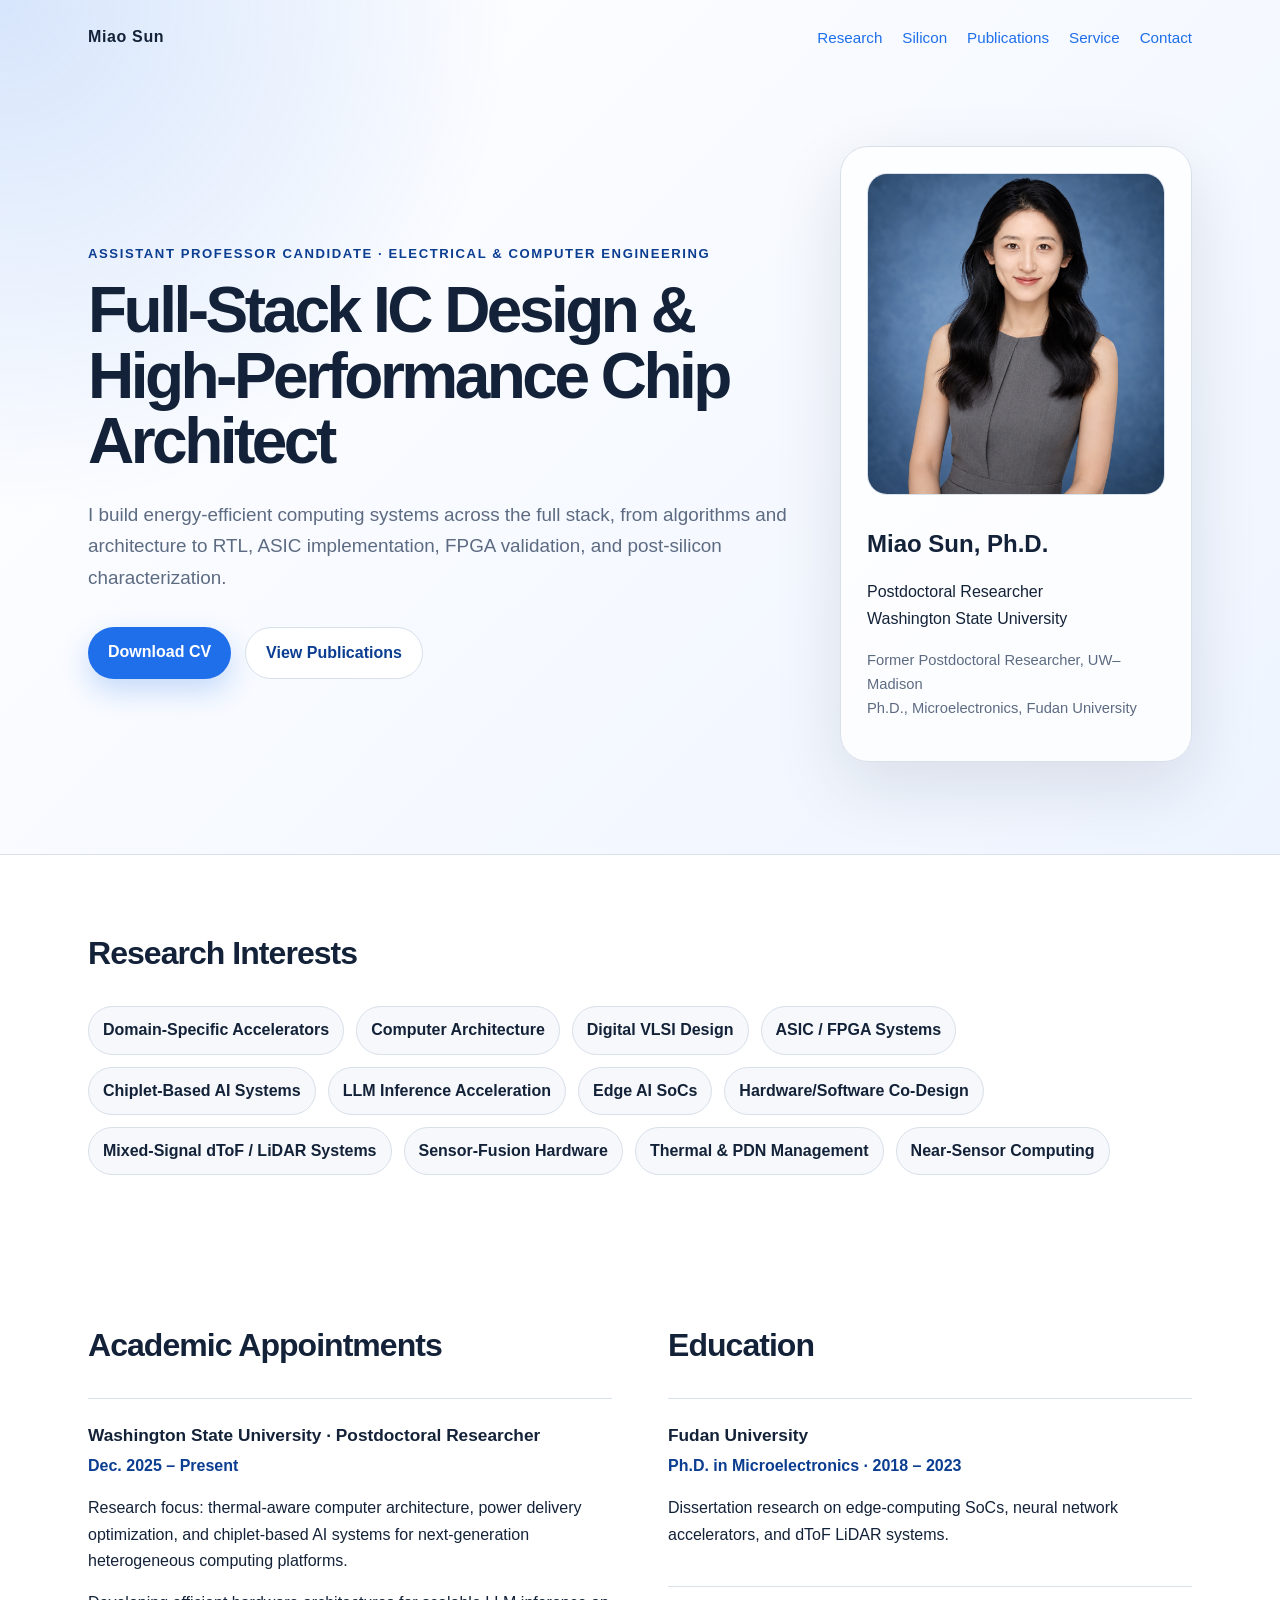
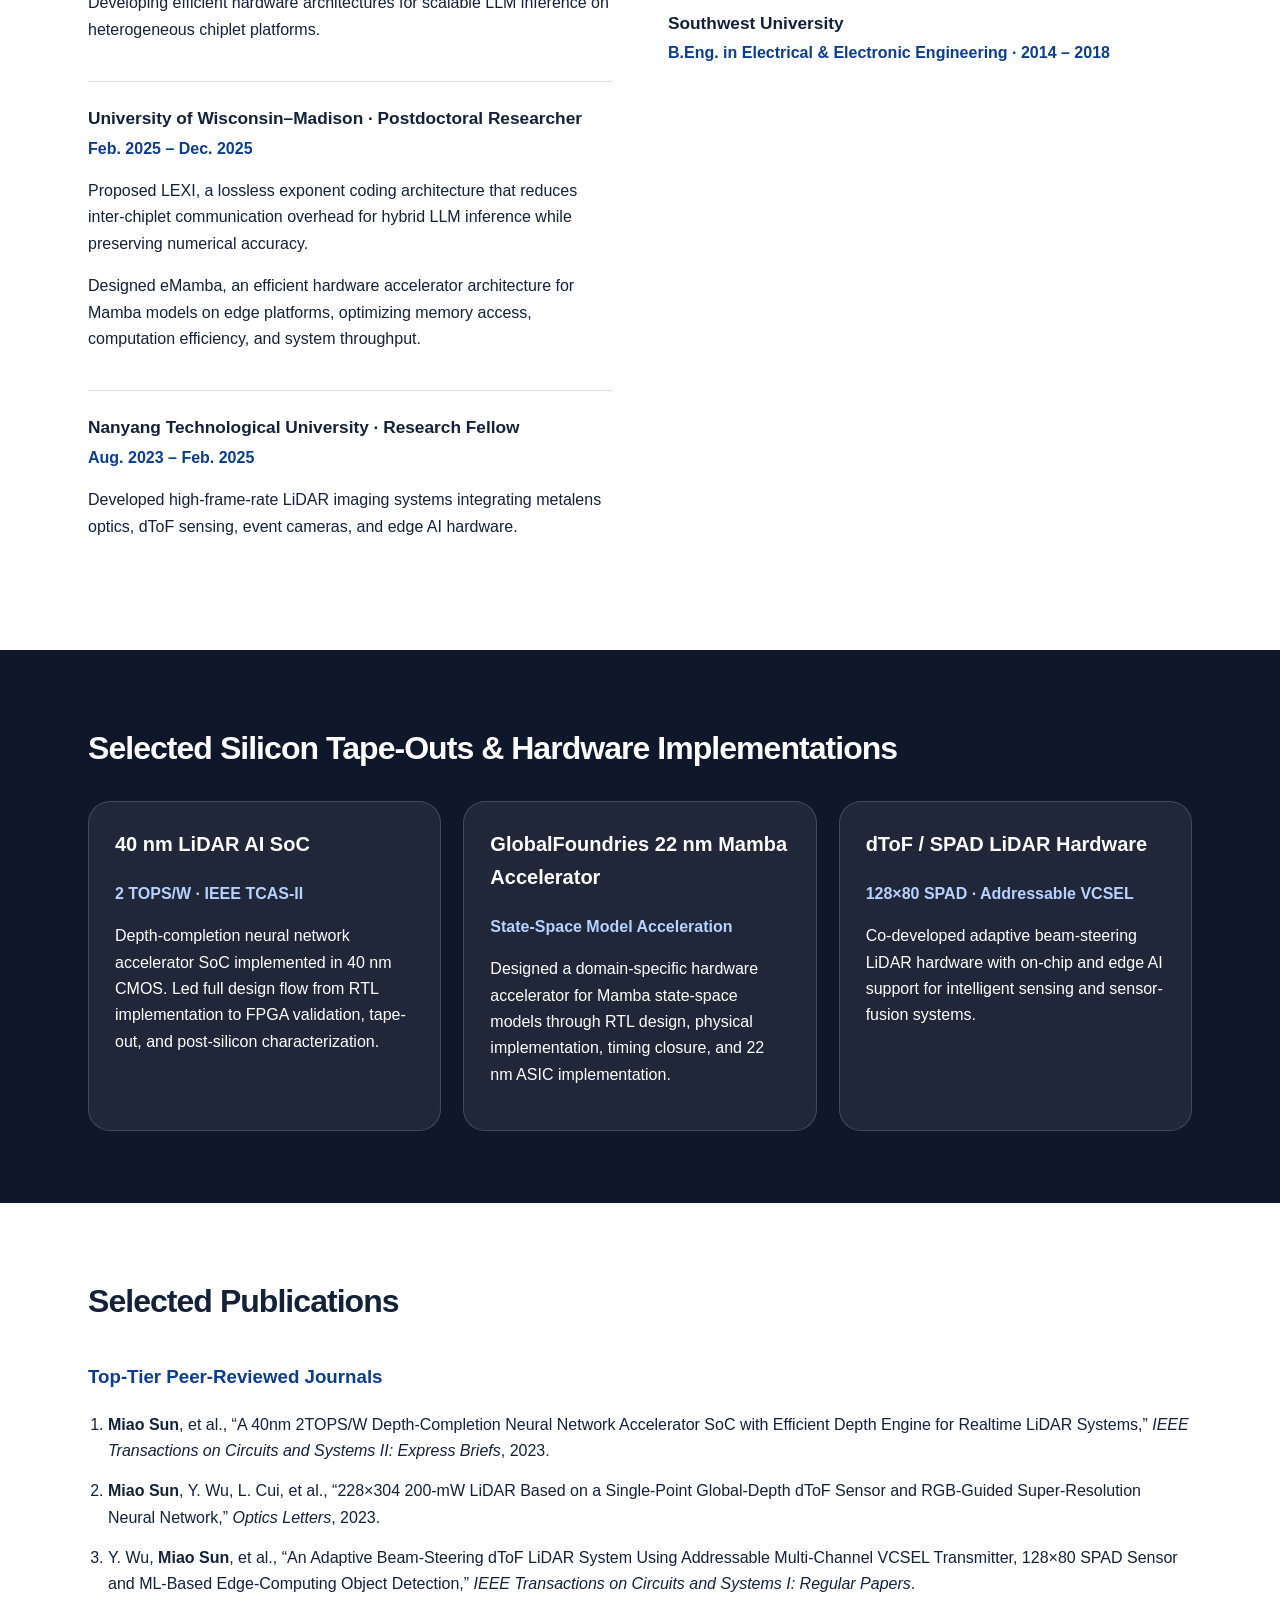
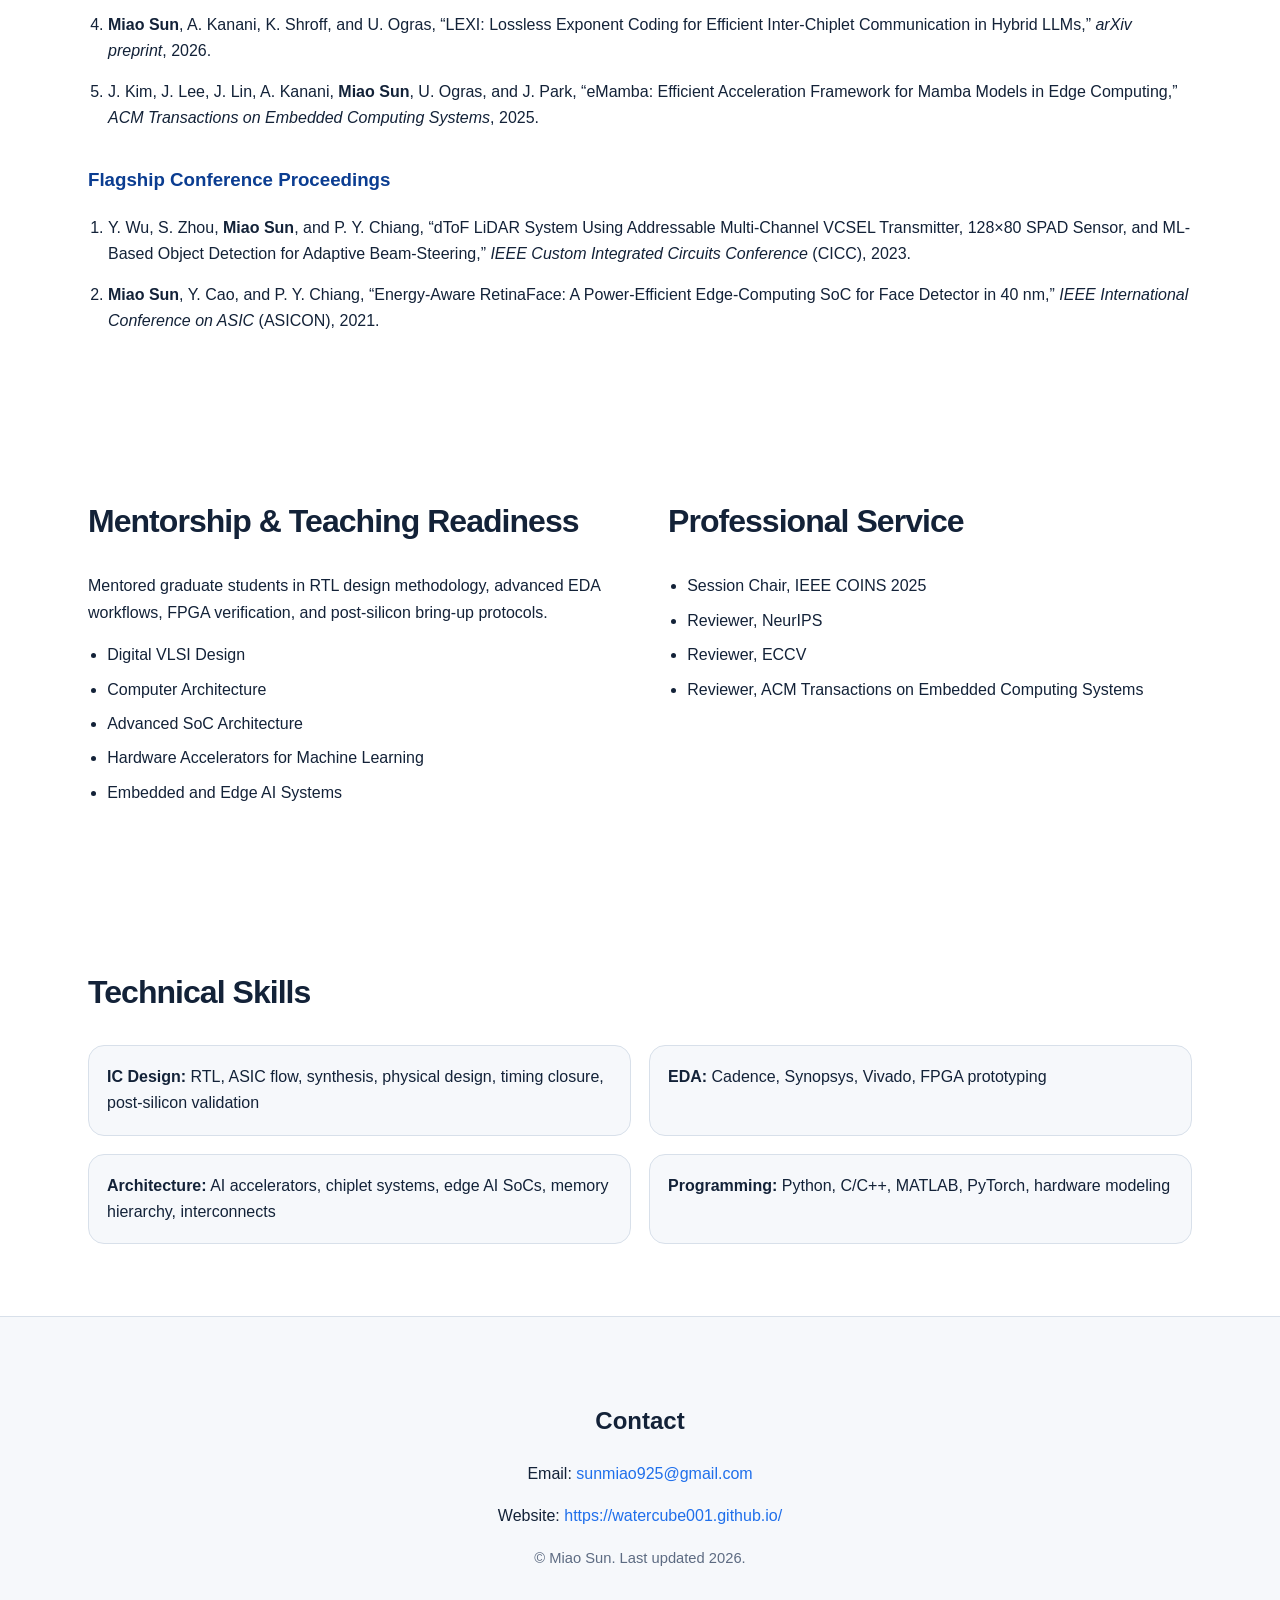
==== index.html @ 85711a22 "files" ====
<!DOCTYPE html>
<html lang="en">
<head>
  <meta charset="UTF-8" />
  <meta name="viewport" content="width=device-width, initial-scale=1.0" />
  <title>Miao Sun | Full-Stack IC Design & High-Performance Chip Architect</title>
  <meta name="description" content="Miao Sun's academic homepage: IC design, computer architecture, domain-specific accelerators, edge AI SoCs, chiplet systems, and LiDAR hardware." />
  <link rel="stylesheet" href="style.css" />
</head>
<body>
  <header class="hero">
    <nav class="nav">
      <div class="brand">Miao Sun</div>
      <div class="links">
        <a href="#research">Research</a>
        <a href="#silicon">Silicon</a>
        <a href="#publications">Publications</a>
        <a href="#service">Service</a>
        <a href="#contact">Contact</a>
      </div>
    </nav>

    <section class="hero-grid">
      <div class="hero-text">
        <p class="eyebrow">Assistant Professor Candidate · Electrical & Computer Engineering</p>
        <h1>Full-Stack IC Design &<br />High-Performance Chip Architect</h1>
        <p class="subtitle">
          I build energy-efficient computing systems across the full stack, from algorithms and architecture
          to RTL, ASIC implementation, FPGA validation, and post-silicon characterization.
        </p>
        <div class="cta-row">
          <a class="button" href="Sun_Miao_CV.pdf">Download CV</a>
          <a class="button ghost" href="#publications">View Publications</a>
        </div>
      </div>
      <div class="profile-card">
        <img src="assets/profile.png" alt="Miao Sun profile photo" />
        <h2>Miao Sun, Ph.D.</h2>
        <p>Postdoctoral Researcher<br />Washington State University</p>
        <p class="small">Former Postdoctoral Researcher, UW–Madison<br />Ph.D., Microelectronics, Fudan University</p>
      </div>
    </section>
  </header>

  <main>
    <section id="research" class="section">
      <h2>Research Interests</h2>
      <div class="tag-grid">
        <span>Domain-Specific Accelerators</span>
        <span>Computer Architecture</span>
        <span>Digital VLSI Design</span>
        <span>ASIC / FPGA Systems</span>
        <span>Chiplet-Based AI Systems</span>
        <span>LLM Inference Acceleration</span>
        <span>Edge AI SoCs</span>
        <span>Hardware/Software Co-Design</span>
        <span>Mixed-Signal dToF / LiDAR Systems</span>
        <span>Sensor-Fusion Hardware</span>
        <span>Thermal & PDN Management</span>
        <span>Near-Sensor Computing</span>
      </div>
    </section>

    <section class="section split">
      <div>
        <h2>Academic Appointments</h2>
        <div class="item">
          <h3>Washington State University · Postdoctoral Researcher</h3>
          <p class="date">Dec. 2025 – Present</p>
          <p>Research focus: thermal-aware computer architecture, power delivery optimization, and chiplet-based AI systems for next-generation heterogeneous computing platforms.</p>
          <p>Developing efficient hardware architectures for scalable LLM inference on heterogeneous chiplet platforms.</p>
        </div>
        <div class="item">
          <h3>University of Wisconsin–Madison · Postdoctoral Researcher</h3>
          <p class="date">Feb. 2025 – Dec. 2025</p>
          <p>Proposed LEXI, a lossless exponent coding architecture that reduces inter-chiplet communication overhead for hybrid LLM inference while preserving numerical accuracy.</p>
          <p>Designed eMamba, an efficient hardware accelerator architecture for Mamba models on edge platforms, optimizing memory access, computation efficiency, and system throughput.</p>
        </div>
        <div class="item">
          <h3>Nanyang Technological University · Research Fellow</h3>
          <p class="date">Aug. 2023 – Feb. 2025</p>
          <p>Developed high-frame-rate LiDAR imaging systems integrating metalens optics, dToF sensing, event cameras, and edge AI hardware.</p>
        </div>
      </div>

      <div>
        <h2>Education</h2>
        <div class="item">
          <h3>Fudan University</h3>
          <p class="date">Ph.D. in Microelectronics · 2018 – 2023</p>
          <p>Dissertation research on edge-computing SoCs, neural network accelerators, and dToF LiDAR systems.</p>
        </div>
        <div class="item">
          <h3>Southwest University</h3>
          <p class="date">B.Eng. in Electrical & Electronic Engineering · 2014 – 2018</p>
        </div>
      </div>
    </section>

    <section id="silicon" class="section dark">
      <h2>Selected Silicon Tape-Outs & Hardware Implementations</h2>
      <div class="cards">
        <article class="card">
          <h3>40 nm LiDAR AI SoC</h3>
          <p class="metric">2 TOPS/W · IEEE TCAS-II</p>
          <p>Depth-completion neural network accelerator SoC implemented in 40 nm CMOS. Led full design flow from RTL implementation to FPGA validation, tape-out, and post-silicon characterization.</p>
        </article>
        <article class="card">
          <h3>GlobalFoundries 22 nm Mamba Accelerator</h3>
          <p class="metric">State-Space Model Acceleration</p>
          <p>Designed a domain-specific hardware accelerator for Mamba state-space models through RTL design, physical implementation, timing closure, and 22 nm ASIC implementation.</p>
        </article>
        <article class="card">
          <h3>dToF / SPAD LiDAR Hardware</h3>
          <p class="metric">128×80 SPAD · Addressable VCSEL</p>
          <p>Co-developed adaptive beam-steering LiDAR hardware with on-chip and edge AI support for intelligent sensing and sensor-fusion systems.</p>
        </article>
      </div>
    </section>

    <section id="publications" class="section">
      <h2>Selected Publications</h2>
      <h3 class="subhead">Top-Tier Peer-Reviewed Journals</h3>
      <ol class="pub-list">
        <li><strong>Miao Sun</strong>, et al., “A 40nm 2TOPS/W Depth-Completion Neural Network Accelerator SoC with Efficient Depth Engine for Realtime LiDAR Systems,” <em>IEEE Transactions on Circuits and Systems II: Express Briefs</em>, 2023.</li>
        <li><strong>Miao Sun</strong>, Y. Wu, L. Cui, et al., “228×304 200-mW LiDAR Based on a Single-Point Global-Depth dToF Sensor and RGB-Guided Super-Resolution Neural Network,” <em>Optics Letters</em>, 2023.</li>
        <li>Y. Wu, <strong>Miao Sun</strong>, et al., “An Adaptive Beam-Steering dToF LiDAR System Using Addressable Multi-Channel VCSEL Transmitter, 128×80 SPAD Sensor and ML-Based Edge-Computing Object Detection,” <em>IEEE Transactions on Circuits and Systems I: Regular Papers</em>.</li>
        <li><strong>Miao Sun</strong>, A. Kanani, K. Shroff, and U. Ogras, “LEXI: Lossless Exponent Coding for Efficient Inter-Chiplet Communication in Hybrid LLMs,” <em>arXiv preprint</em>, 2026.</li>
        <li>J. Kim, J. Lee, J. Lin, A. Kanani, <strong>Miao Sun</strong>, U. Ogras, and J. Park, “eMamba: Efficient Acceleration Framework for Mamba Models in Edge Computing,” <em>ACM Transactions on Embedded Computing Systems</em>, 2025.</li>
      </ol>

      <h3 class="subhead">Flagship Conference Proceedings</h3>
      <ol class="pub-list">
        <li>Y. Wu, S. Zhou, <strong>Miao Sun</strong>, and P. Y. Chiang, “dToF LiDAR System Using Addressable Multi-Channel VCSEL Transmitter, 128×80 SPAD Sensor, and ML-Based Object Detection for Adaptive Beam-Steering,” <em>IEEE Custom Integrated Circuits Conference</em> (CICC), 2023.</li>
        <li><strong>Miao Sun</strong>, Y. Cao, and P. Y. Chiang, “Energy-Aware RetinaFace: A Power-Efficient Edge-Computing SoC for Face Detector in 40 nm,” <em>IEEE International Conference on ASIC</em> (ASICON), 2021.</li>
      </ol>
    </section>

    <section class="section split">
      <div>
        <h2>Mentorship & Teaching Readiness</h2>
        <p>Mentored graduate students in RTL design methodology, advanced EDA workflows, FPGA verification, and post-silicon bring-up protocols.</p>
        <ul class="clean-list">
          <li>Digital VLSI Design</li>
          <li>Computer Architecture</li>
          <li>Advanced SoC Architecture</li>
          <li>Hardware Accelerators for Machine Learning</li>
          <li>Embedded and Edge AI Systems</li>
        </ul>
      </div>
      <div id="service">
        <h2>Professional Service</h2>
        <ul class="clean-list">
          <li>Session Chair, IEEE COINS 2025</li>
          <li>Reviewer, NeurIPS</li>
          <li>Reviewer, ECCV</li>
          <li>Reviewer, ACM Transactions on Embedded Computing Systems</li>
        </ul>
      </div>
    </section>

    <section class="section">
      <h2>Technical Skills</h2>
      <div class="skill-grid">
        <div><strong>IC Design:</strong> RTL, ASIC flow, synthesis, physical design, timing closure, post-silicon validation</div>
        <div><strong>EDA:</strong> Cadence, Synopsys, Vivado, FPGA prototyping</div>
        <div><strong>Architecture:</strong> AI accelerators, chiplet systems, edge AI SoCs, memory hierarchy, interconnects</div>
        <div><strong>Programming:</strong> Python, C/C++, MATLAB, PyTorch, hardware modeling</div>
      </div>
    </section>
  </main>

  <footer id="contact" class="footer">
    <h2>Contact</h2>
    <p>Email: <a href="mailto:sunmiao925@gmail.com">sunmiao925@gmail.com</a></p>
    <p>Website: <a href="https://watercube001.github.io/">https://watercube001.github.io/</a></p>
    <p class="small">© Miao Sun. Last updated 2026.</p>
  </footer>
</body>
</html>
---- style.css ----
* { box-sizing: border-box; }

:root {
  --ink: #132238;
  --muted: #5d6b82;
  --line: #d8e0ea;
  --soft: #f6f8fb;
  --accent: #1f6feb;
  --accent-dark: #0b3d91;
  --dark: #0f172a;
  --white: #ffffff;
}

body {
  margin: 0;
  font-family: Inter, -apple-system, BlinkMacSystemFont, "Segoe UI", Arial, sans-serif;
  color: var(--ink);
  background: var(--white);
  line-height: 1.65;
}

a { color: var(--accent); text-decoration: none; }
a:hover { text-decoration: underline; }

.hero {
  background: radial-gradient(circle at top left, rgba(31,111,235,0.18), transparent 32rem),
              linear-gradient(135deg, #ffffff 0%, #eef4ff 100%);
  border-bottom: 1px solid var(--line);
}

.nav {
  max-width: 1160px;
  margin: 0 auto;
  padding: 24px 28px;
  display: flex;
  justify-content: space-between;
  align-items: center;
}

.brand { font-weight: 800; letter-spacing: 0.04em; }
.links { display: flex; gap: 20px; font-size: 0.95rem; }

.hero-grid {
  max-width: 1160px;
  margin: 0 auto;
  padding: 72px 28px 92px;
  display: grid;
  grid-template-columns: 1.7fr 0.85fr;
  gap: 48px;
  align-items: center;
}

.eyebrow {
  color: var(--accent-dark);
  text-transform: uppercase;
  font-size: 0.82rem;
  font-weight: 800;
  letter-spacing: 0.12em;
}

h1 {
  font-size: clamp(2.5rem, 5vw, 4.8rem);
  line-height: 1.03;
  margin: 10px 0 24px;
  letter-spacing: -0.055em;
}

.subtitle { max-width: 790px; font-size: 1.18rem; color: var(--muted); }
.cta-row { margin-top: 34px; display: flex; gap: 14px; flex-wrap: wrap; }

.button {
  display: inline-block;
  padding: 12px 20px;
  border-radius: 999px;
  background: var(--accent);
  color: white;
  font-weight: 700;
  box-shadow: 0 12px 28px rgba(31,111,235,0.23);
}

.button:hover { text-decoration: none; transform: translateY(-1px); }
.button.ghost { background: white; color: var(--accent-dark); border: 1px solid var(--line); box-shadow: none; }

.profile-card {
  background: rgba(255,255,255,0.82);
  border: 1px solid var(--line);
  border-radius: 28px;
  padding: 26px;
  box-shadow: 0 24px 70px rgba(15,23,42,0.11);
}

.profile-card img {
  width: 100%;
  aspect-ratio: 1 / 1.08;
  object-fit: cover;
  border-radius: 20px;
  border: 1px solid var(--line);
  background: var(--soft);
}

.profile-card h2 { margin-bottom: 4px; }
.small { color: var(--muted); font-size: 0.92rem; }

.section { max-width: 1160px; margin: 0 auto; padding: 72px 28px; }
.section h2 { font-size: 2rem; margin: 0 0 26px; letter-spacing: -0.03em; }

.split { display: grid; grid-template-columns: 1fr 1fr; gap: 56px; }

.item { padding: 22px 0; border-top: 1px solid var(--line); }
.item h3 { margin: 0; font-size: 1.08rem; }
.date { color: var(--accent-dark); font-weight: 700; margin: 3px 0 12px; }

.tag-grid { display: flex; flex-wrap: wrap; gap: 12px; }
.tag-grid span {
  padding: 10px 14px;
  border-radius: 999px;
  background: var(--soft);
  border: 1px solid var(--line);
  color: var(--ink);
  font-weight: 650;
}

.dark { max-width: none; background: var(--dark); color: var(--white); }
.dark > h2, .dark > .cards { max-width: 1104px; margin-left: auto; margin-right: auto; }

.cards { display: grid; grid-template-columns: repeat(3, 1fr); gap: 22px; }
.card {
  background: rgba(255,255,255,0.07);
  border: 1px solid rgba(255,255,255,0.16);
  border-radius: 22px;
  padding: 26px;
}

.card h3 { margin-top: 0; font-size: 1.25rem; }
.metric { color: #b7d2ff; font-weight: 800; }

.subhead { margin-top: 34px; color: var(--accent-dark); }
.pub-list { padding-left: 1.25rem; }
.pub-list li { margin-bottom: 14px; }
.clean-list { padding-left: 1.2rem; }
.clean-list li { margin: 8px 0; }

.skill-grid { display: grid; grid-template-columns: repeat(2, 1fr); gap: 18px; }
.skill-grid div {
  padding: 18px;
  border-radius: 16px;
  background: var(--soft);
  border: 1px solid var(--line);
}

.footer { text-align: center; padding: 64px 28px; background: var(--soft); border-top: 1px solid var(--line); }

@media (max-width: 820px) {
  .links { display: none; }
  .hero-grid, .split, .cards, .skill-grid { grid-template-columns: 1fr; }
  .hero-grid { padding-top: 40px; }
}
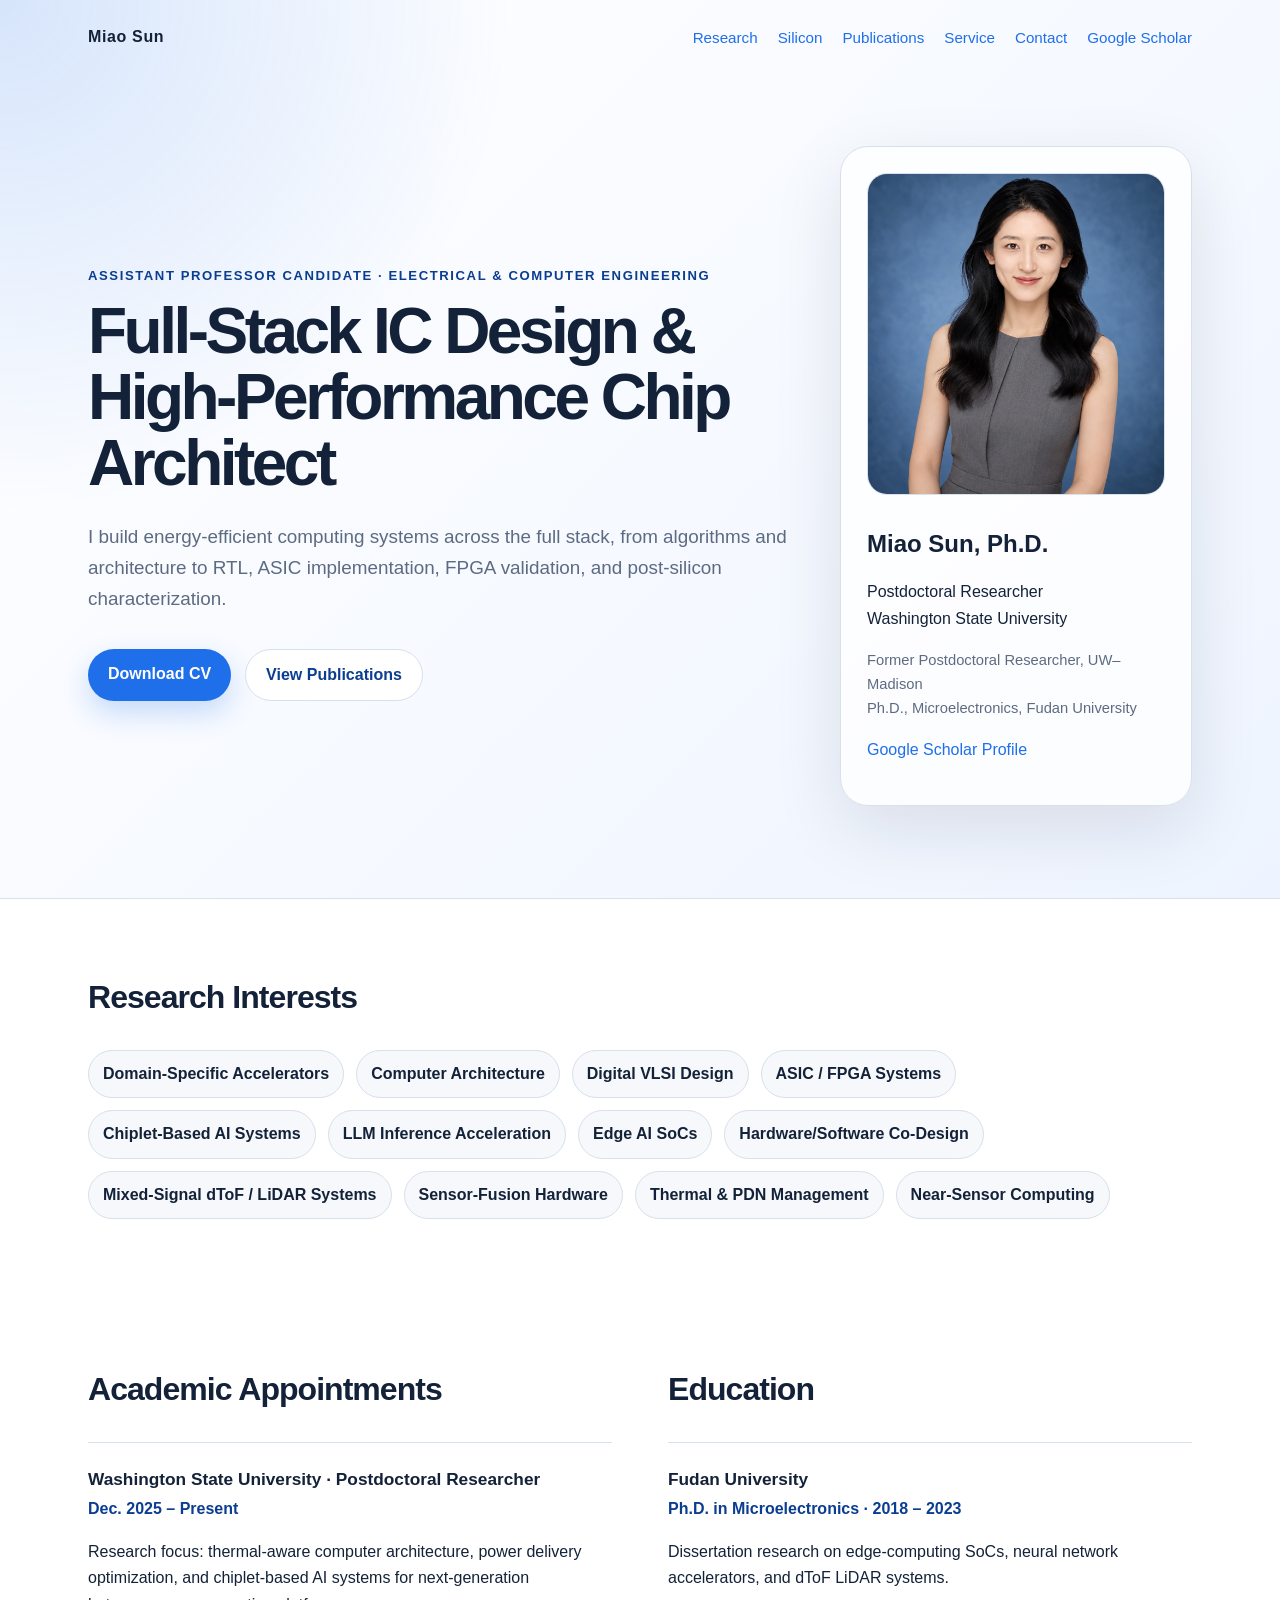
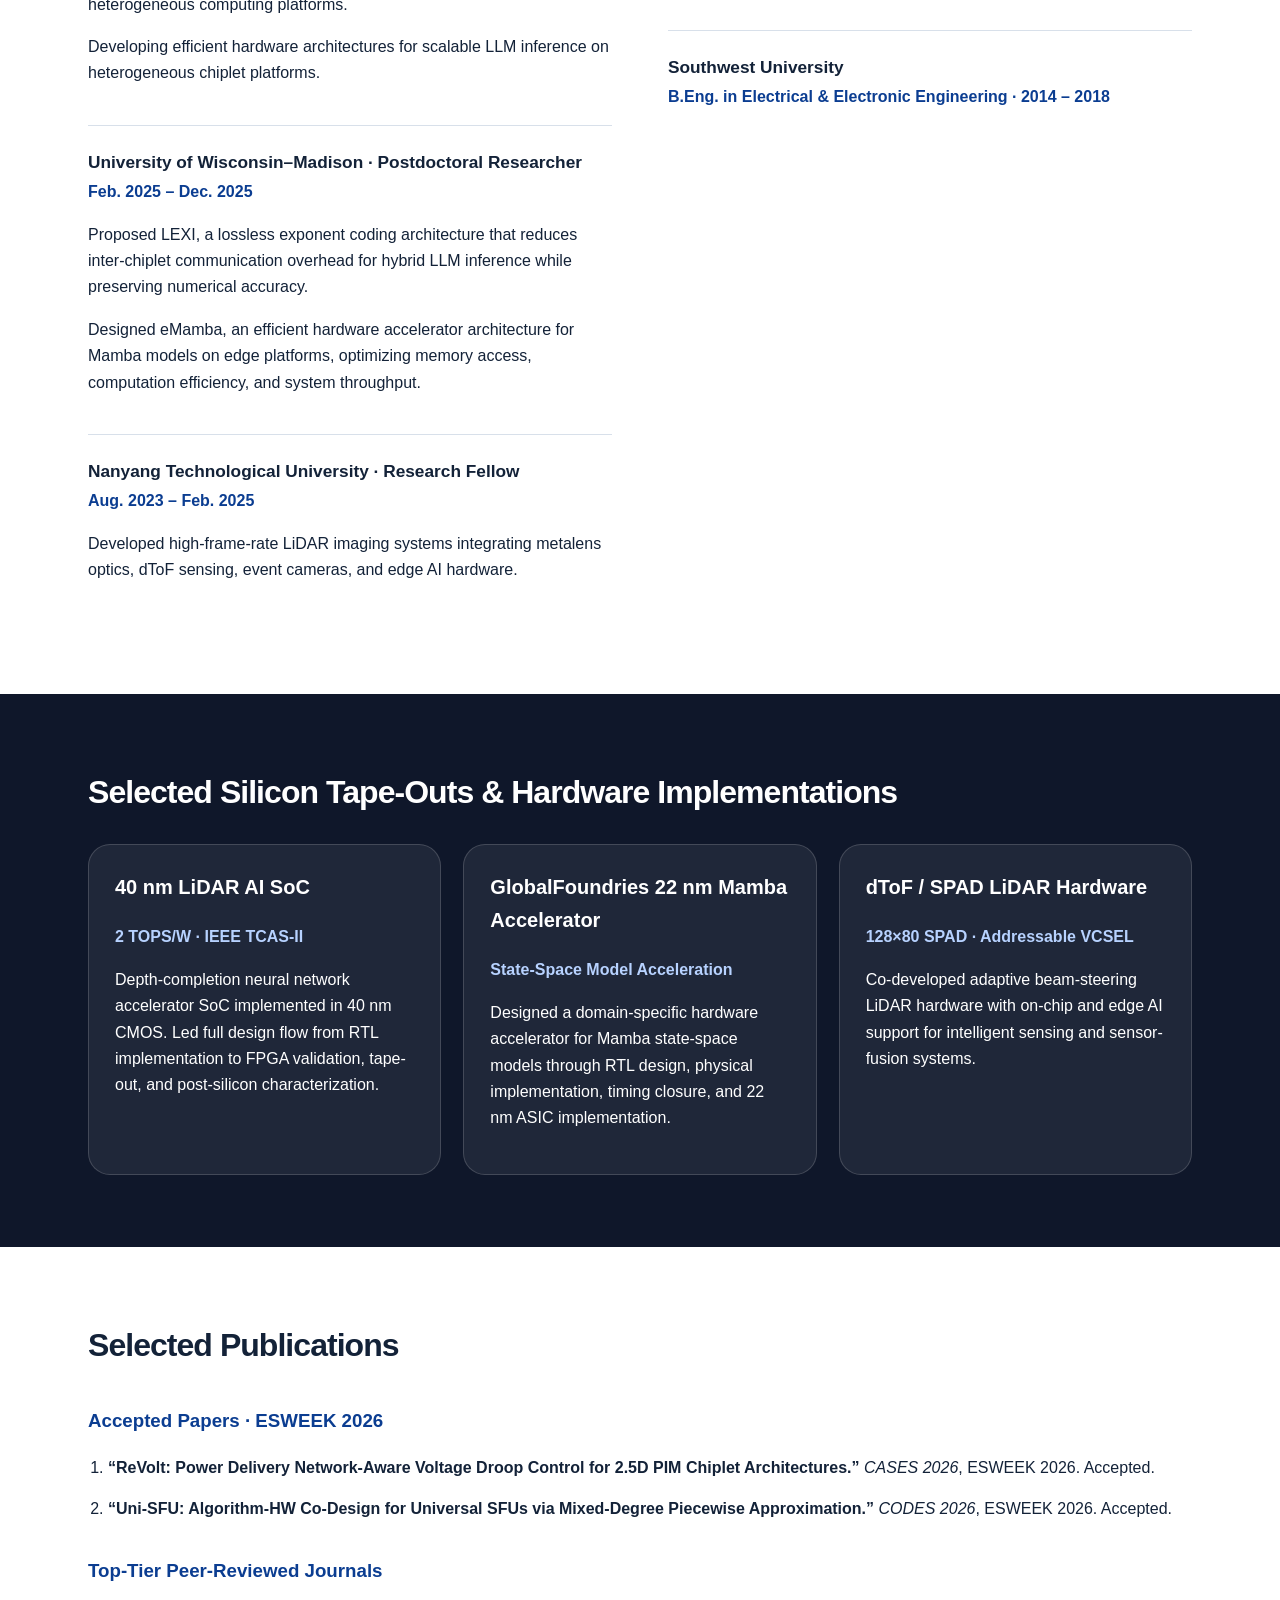
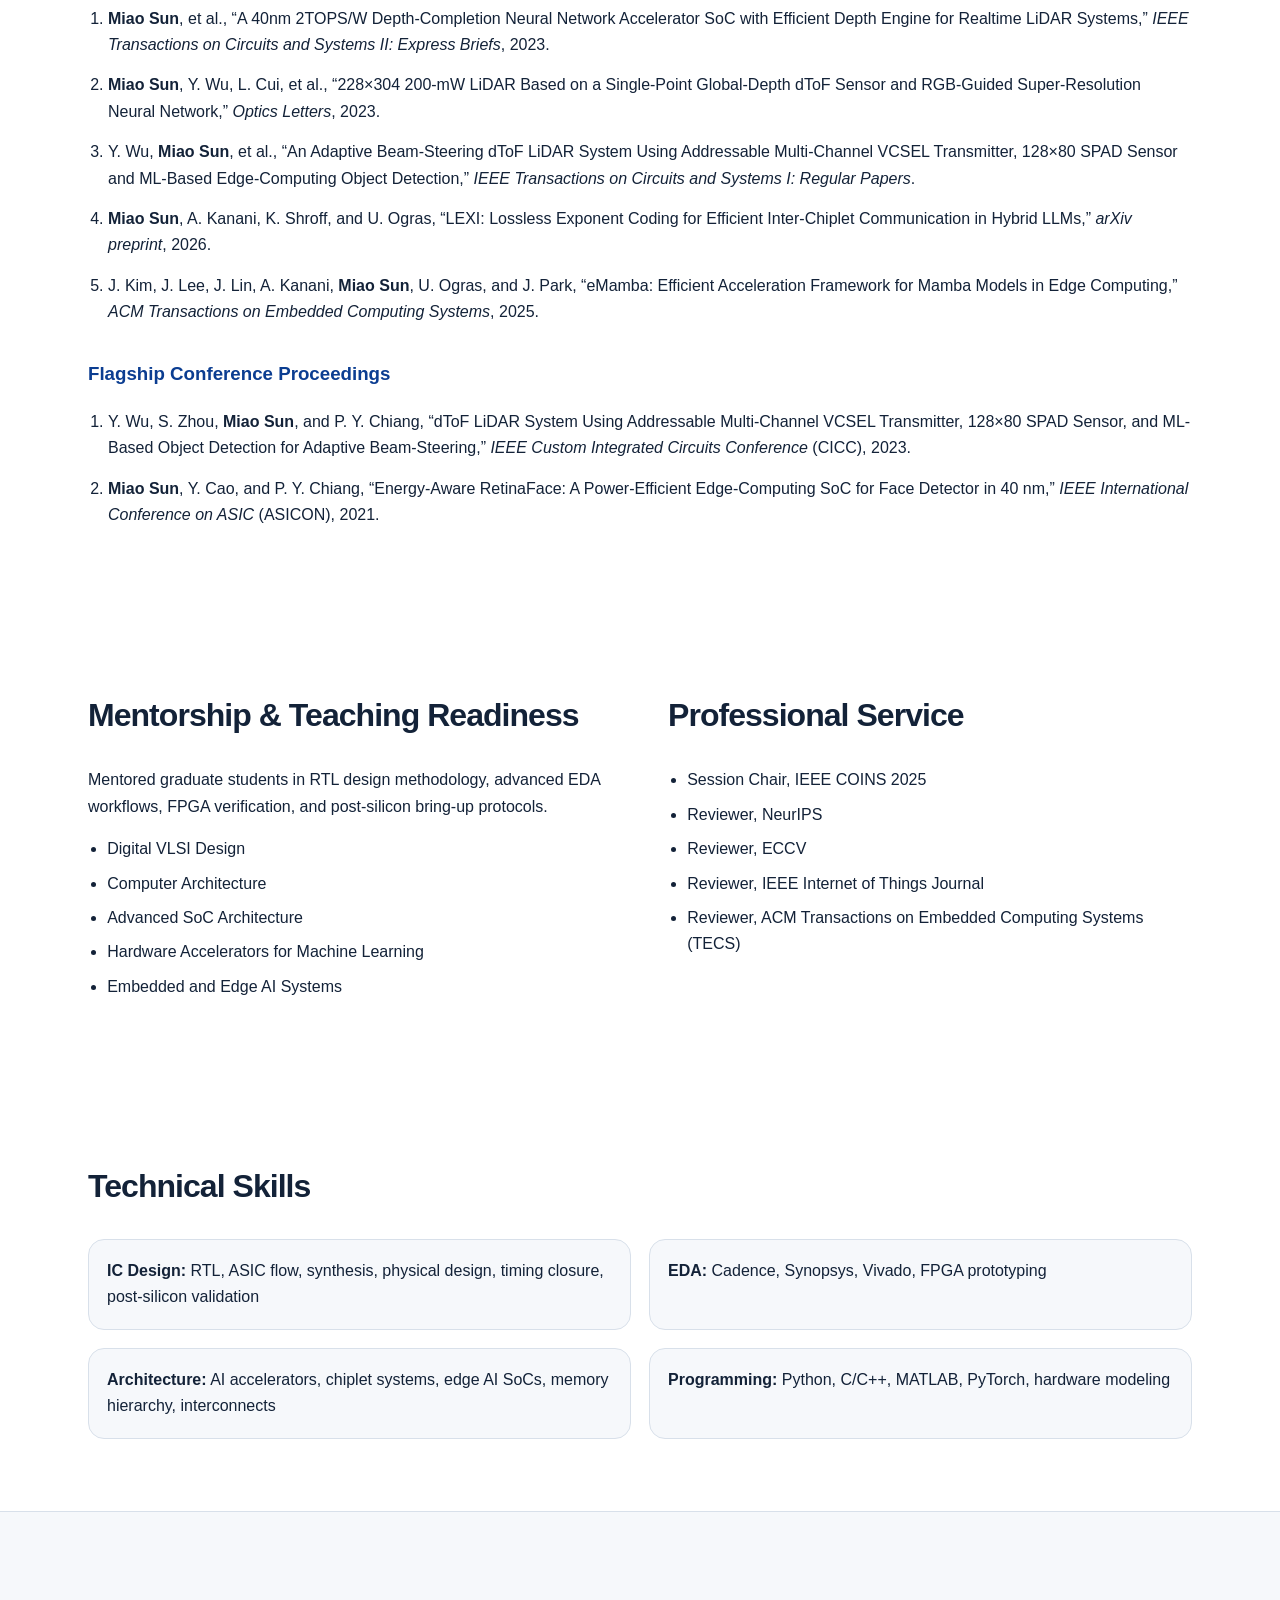
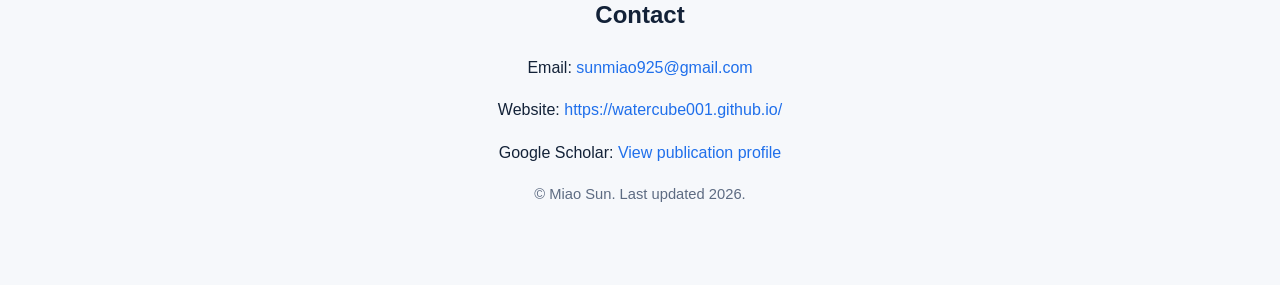
==== commit 438800b7: "Update publications, Scholar profile, and reviewing service" ====
--- a/index.html
+++ b/index.html
@@ -17,6 +17,7 @@
         <a href="#publications">Publications</a>
         <a href="#service">Service</a>
         <a href="#contact">Contact</a>
+        <a href="https://scholar.google.com/citations?hl=en&user=QKsAqpoAAAAJ" target="_blank" rel="noopener noreferrer">Google Scholar</a>
       </div>
     </nav>
 
@@ -38,6 +39,7 @@
         <h2>Miao Sun, Ph.D.</h2>
         <p>Postdoctoral Researcher<br />Washington State University</p>
         <p class="small">Former Postdoctoral Researcher, UW–Madison<br />Ph.D., Microelectronics, Fudan University</p>
+        <p><a href="https://scholar.google.com/citations?hl=en&user=QKsAqpoAAAAJ" target="_blank" rel="noopener noreferrer">Google Scholar Profile</a></p>
       </div>
     </section>
   </header>
@@ -120,6 +122,12 @@
 
     <section id="publications" class="section">
       <h2>Selected Publications</h2>
+      <h3 class="subhead">Accepted Papers · ESWEEK 2026</h3>
+      <ol class="pub-list">
+        <li><strong>“ReVolt: Power Delivery Network-Aware Voltage Droop Control for 2.5D PIM Chiplet Architectures.”</strong> <em>CASES 2026</em>, ESWEEK 2026. Accepted.</li>
+        <li><strong>“Uni-SFU: Algorithm-HW Co-Design for Universal SFUs via Mixed-Degree Piecewise Approximation.”</strong> <em>CODES 2026</em>, ESWEEK 2026. Accepted.</li>
+      </ol>
+
       <h3 class="subhead">Top-Tier Peer-Reviewed Journals</h3>
       <ol class="pub-list">
         <li><strong>Miao Sun</strong>, et al., “A 40nm 2TOPS/W Depth-Completion Neural Network Accelerator SoC with Efficient Depth Engine for Realtime LiDAR Systems,” <em>IEEE Transactions on Circuits and Systems II: Express Briefs</em>, 2023.</li>
@@ -154,7 +162,8 @@
           <li>Session Chair, IEEE COINS 2025</li>
           <li>Reviewer, NeurIPS</li>
           <li>Reviewer, ECCV</li>
-          <li>Reviewer, ACM Transactions on Embedded Computing Systems</li>
+          <li>Reviewer, IEEE Internet of Things Journal</li>
+          <li>Reviewer, ACM Transactions on Embedded Computing Systems (TECS)</li>
         </ul>
       </div>
     </section>
@@ -174,6 +183,7 @@
     <h2>Contact</h2>
     <p>Email: <a href="mailto:sunmiao925@gmail.com">sunmiao925@gmail.com</a></p>
     <p>Website: <a href="https://watercube001.github.io/">https://watercube001.github.io/</a></p>
+    <p>Google Scholar: <a href="https://scholar.google.com/citations?hl=en&user=QKsAqpoAAAAJ" target="_blank" rel="noopener noreferrer">View publication profile</a></p>
     <p class="small">© Miao Sun. Last updated 2026.</p>
   </footer>
 </body>
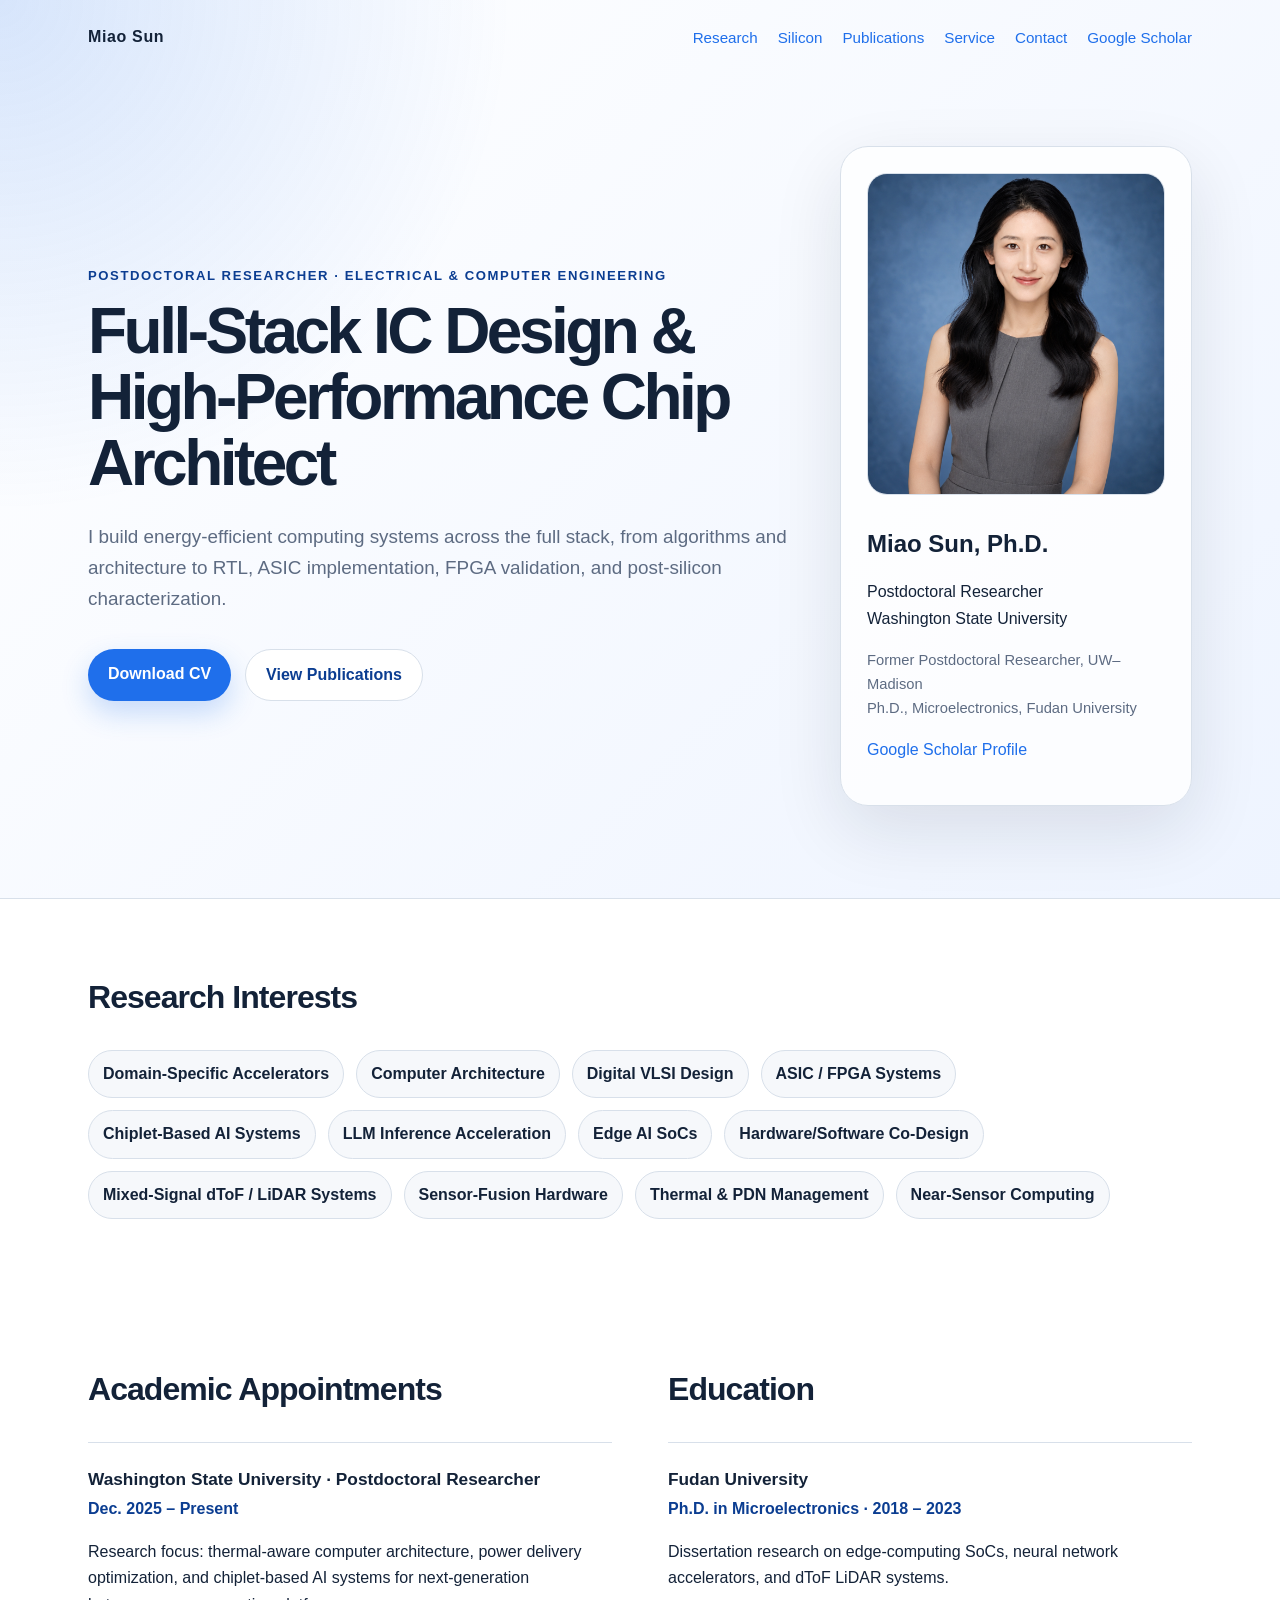
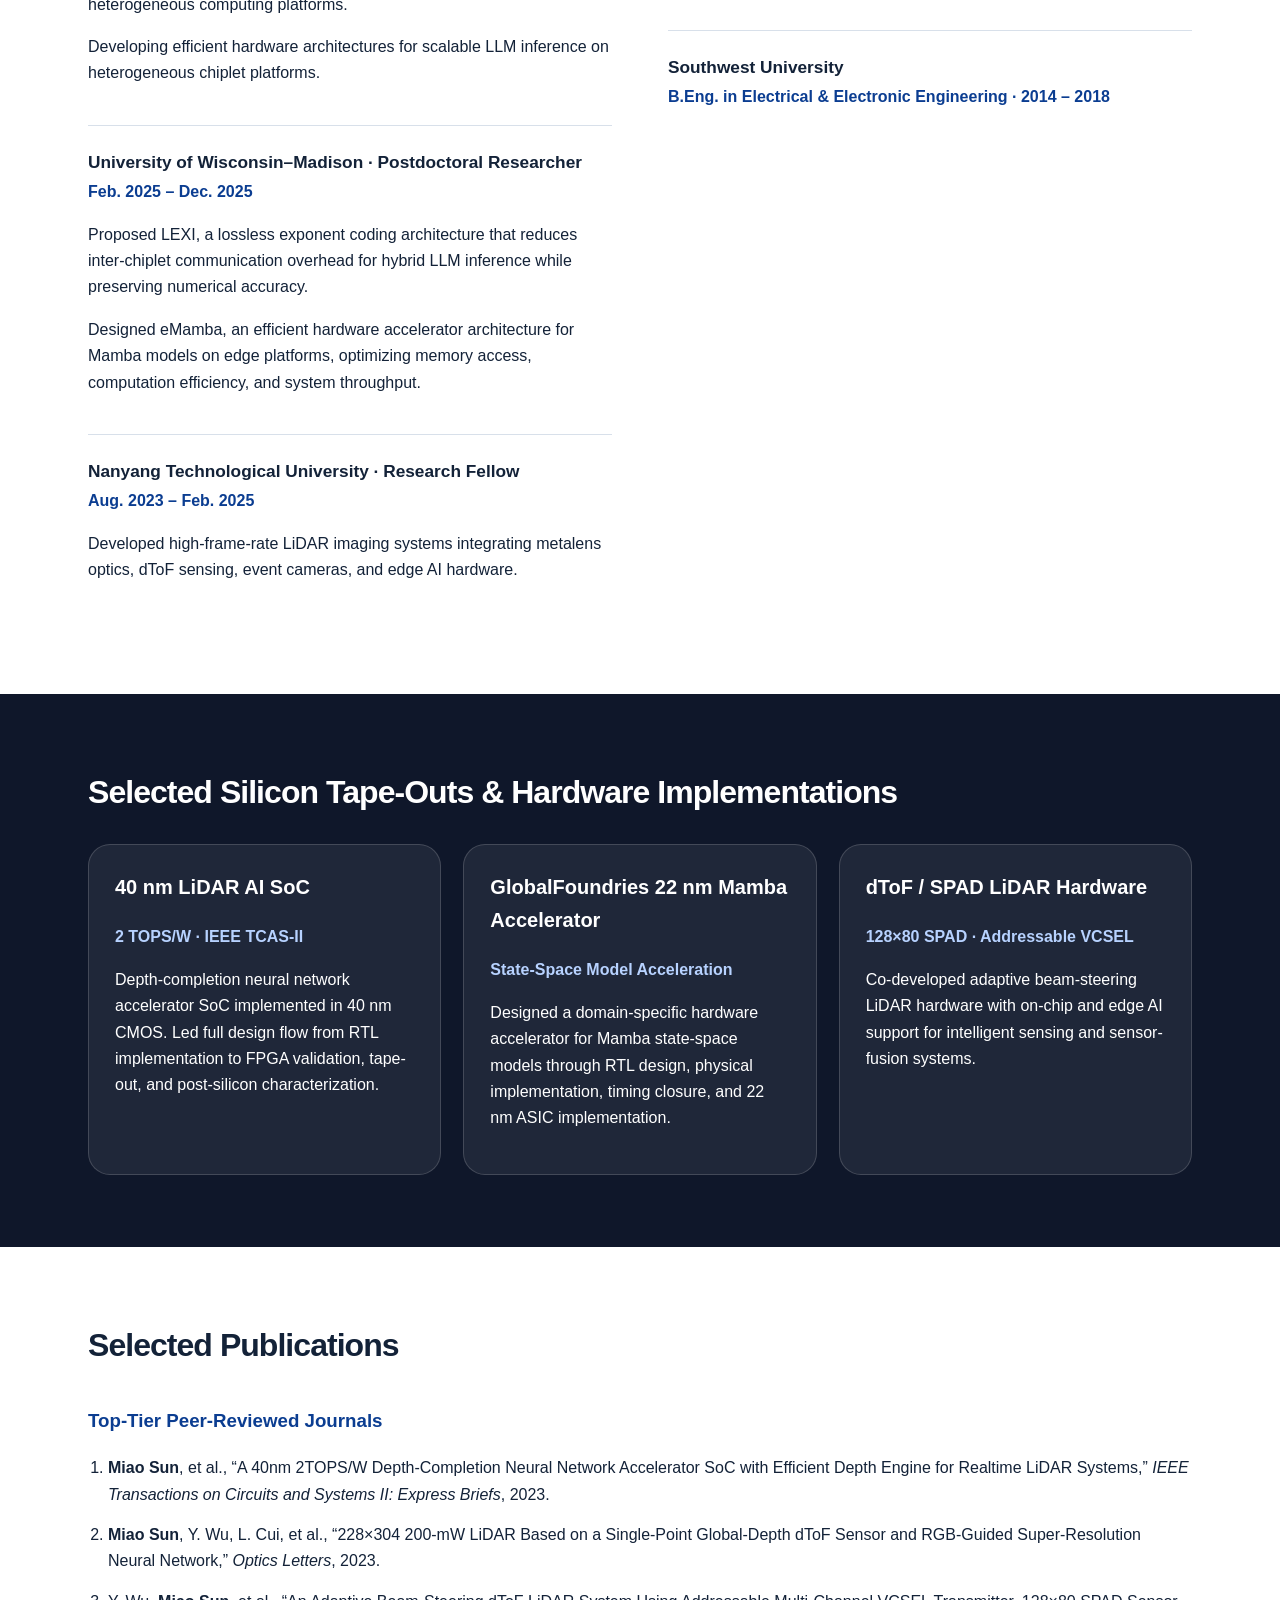
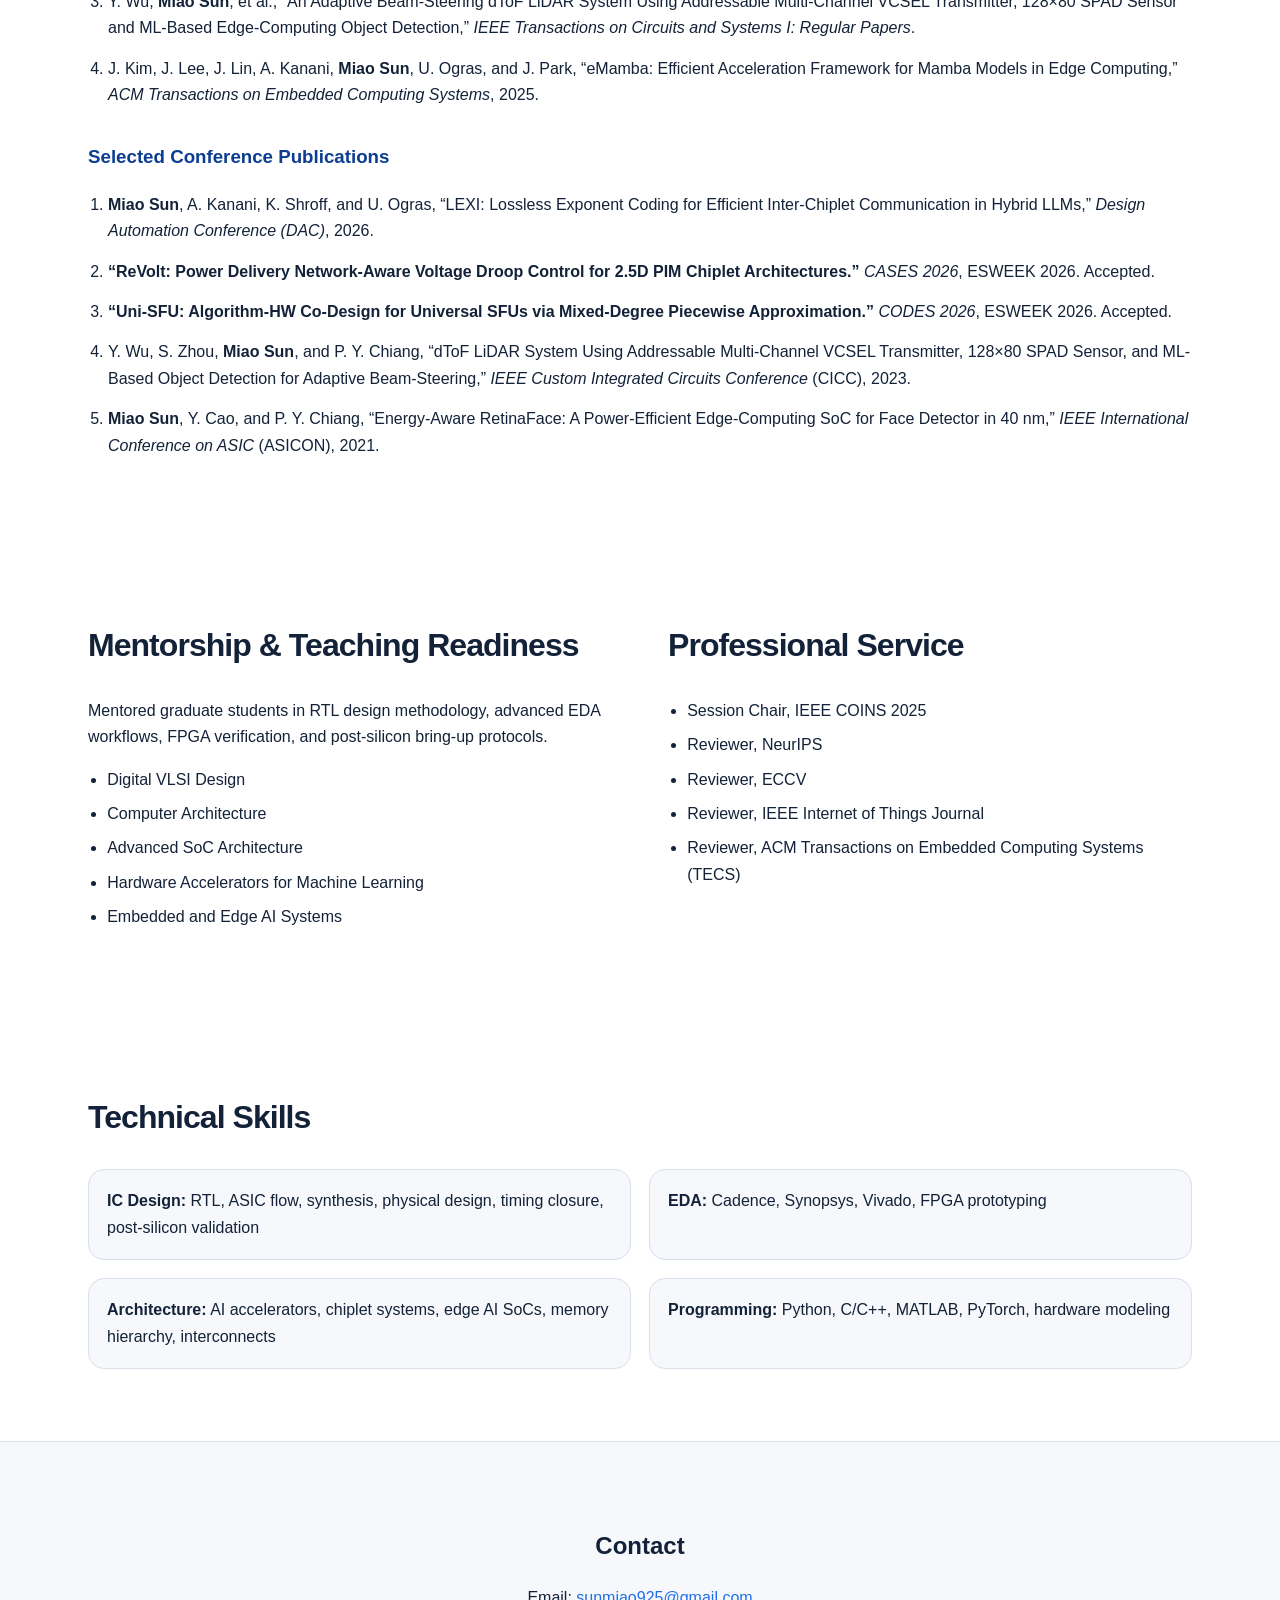
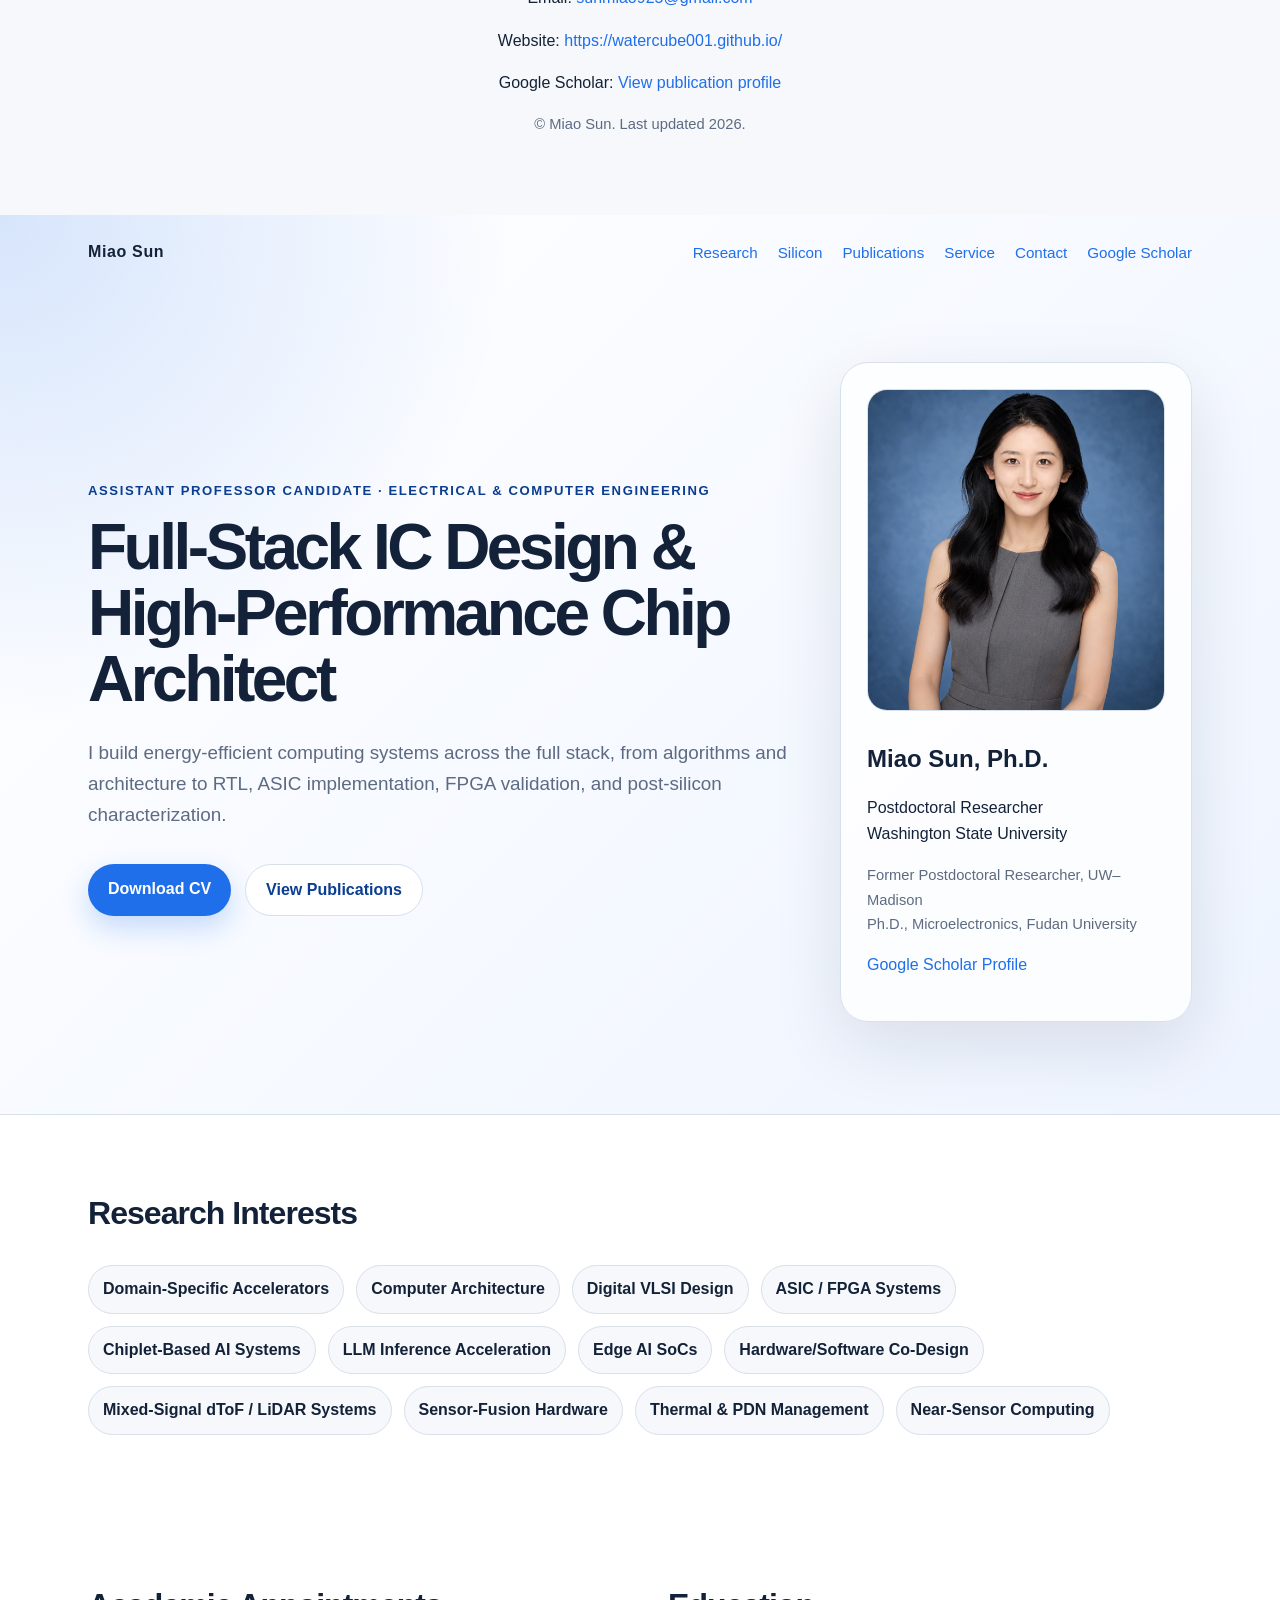
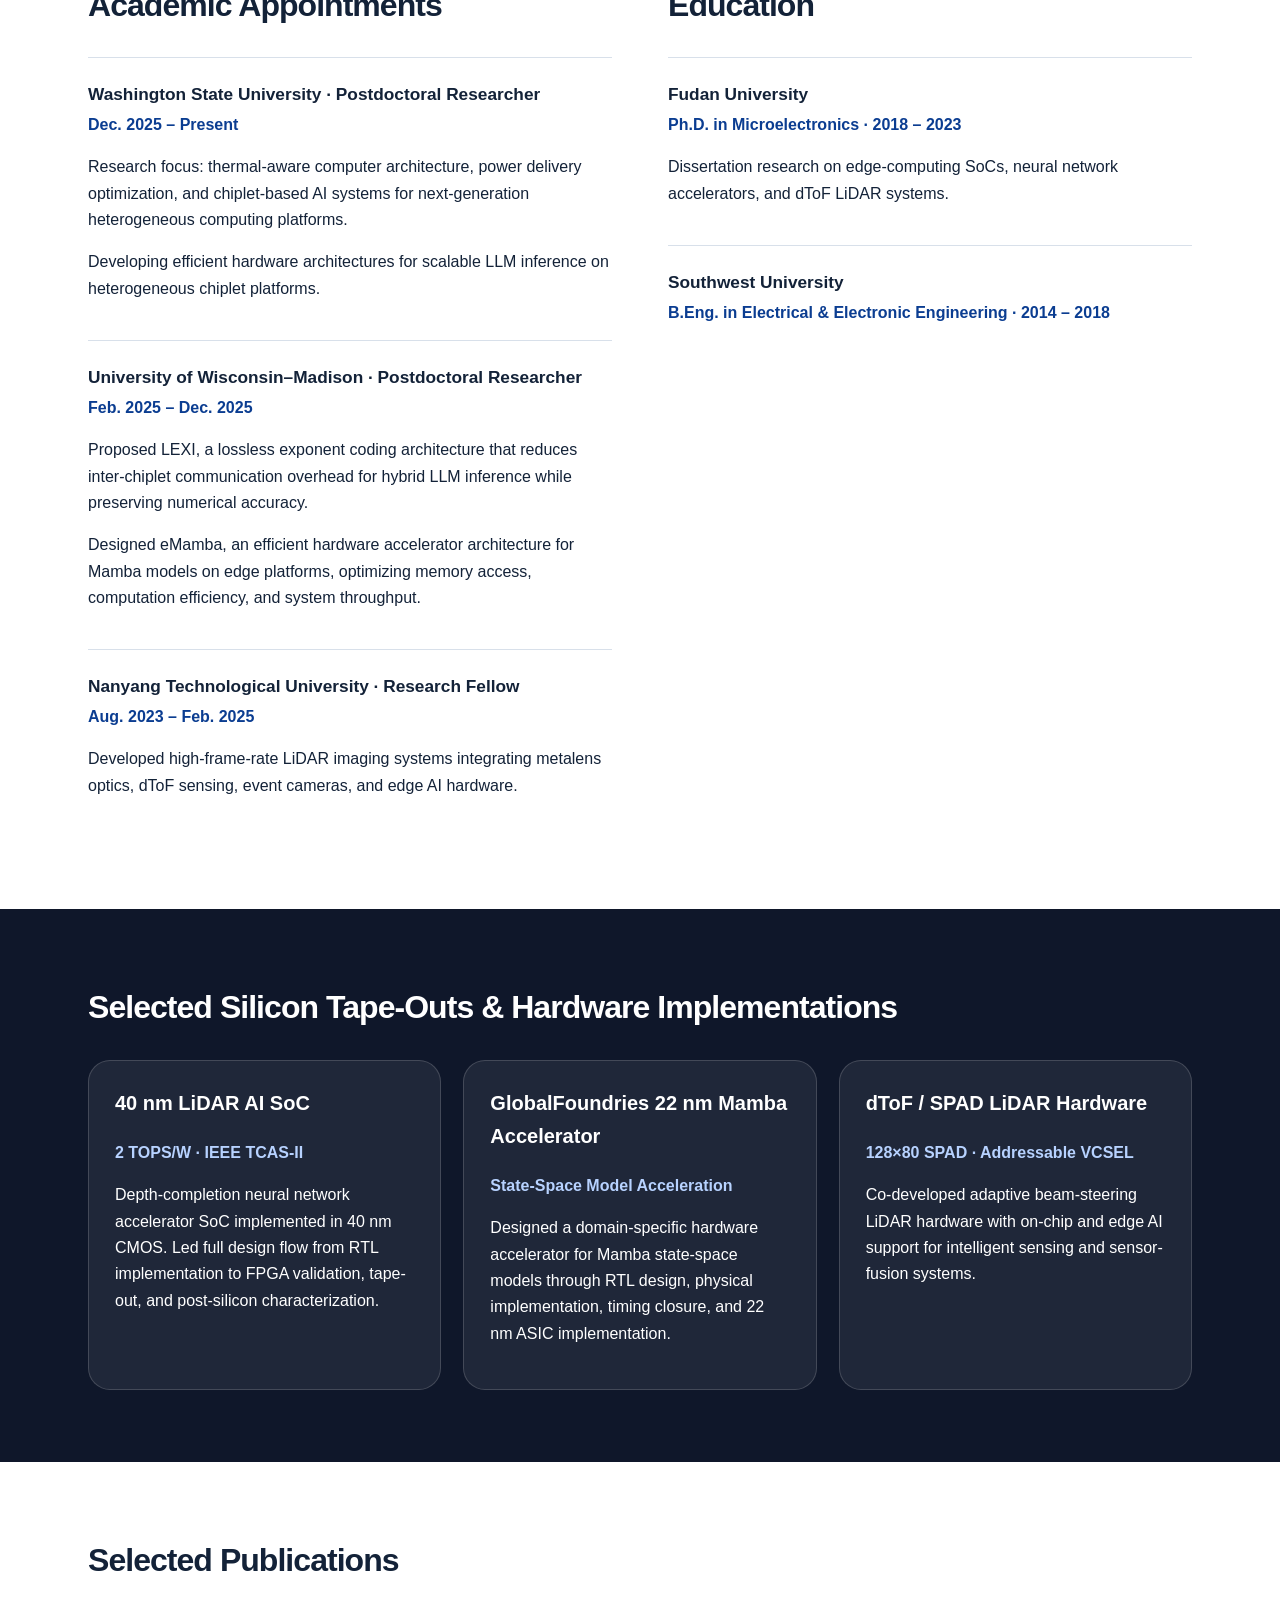
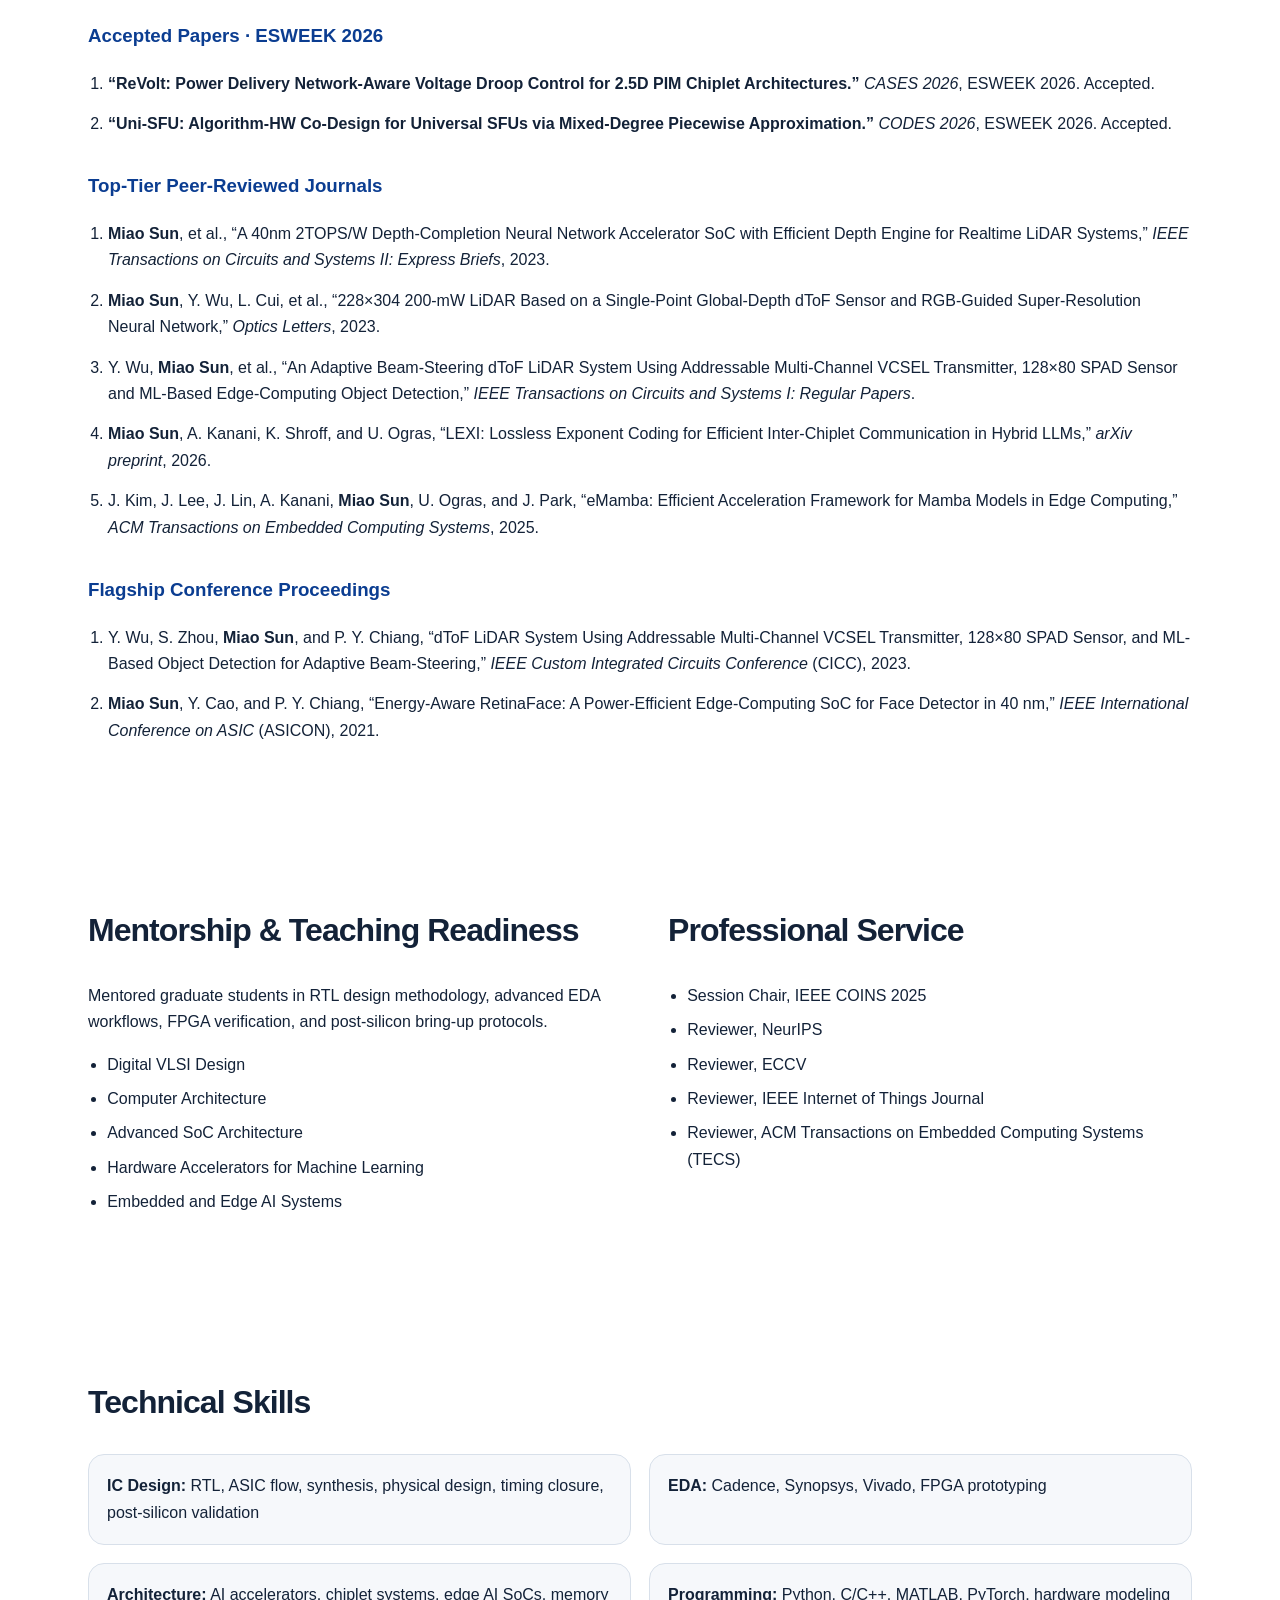
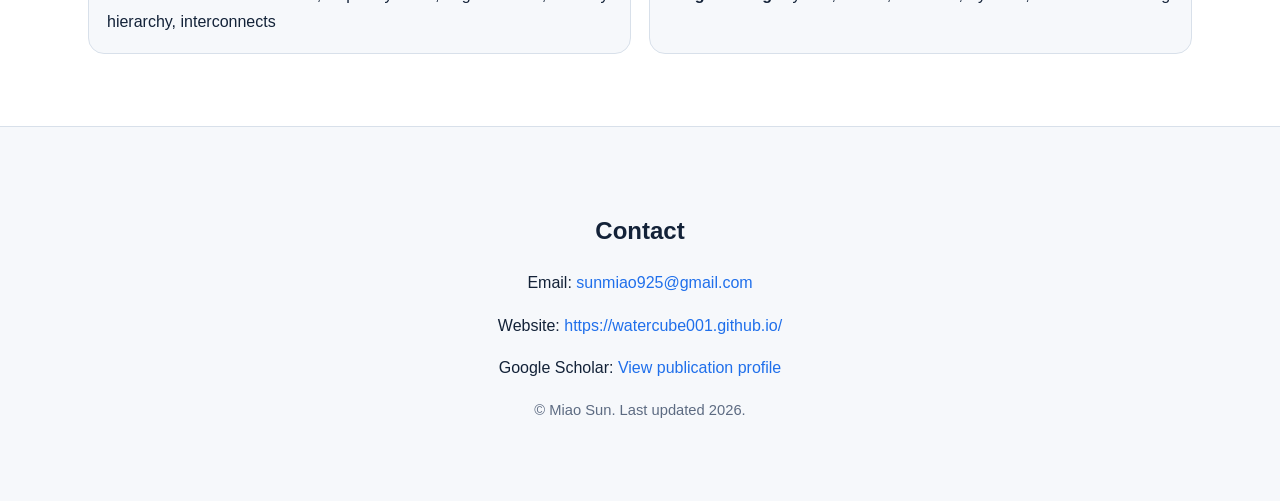
==== commit 2bdfbc82: "Refine profile title and conference publications" ====
--- a/index.html
+++ b/index.html
@@ -23,7 +23,7 @@
 
     <section class="hero-grid">
       <div class="hero-text">
-        <p class="eyebrow">Assistant Professor Candidate · Electrical & Computer Engineering</p>
+        <p class="eyebrow">Postdoctoral Researcher · Electrical & Computer Engineering</p>
         <h1>Full-Stack IC Design &<br />High-Performance Chip Architect</h1>
         <p class="subtitle">
           I build energy-efficient computing systems across the full stack, from algorithms and architecture
@@ -122,23 +122,19 @@
 
     <section id="publications" class="section">
       <h2>Selected Publications</h2>
-      <h3 class="subhead">Accepted Papers · ESWEEK 2026</h3>
-      <ol class="pub-list">
-        <li><strong>“ReVolt: Power Delivery Network-Aware Voltage Droop Control for 2.5D PIM Chiplet Architectures.”</strong> <em>CASES 2026</em>, ESWEEK 2026. Accepted.</li>
-        <li><strong>“Uni-SFU: Algorithm-HW Co-Design for Universal SFUs via Mixed-Degree Piecewise Approximation.”</strong> <em>CODES 2026</em>, ESWEEK 2026. Accepted.</li>
-      </ol>
-
       <h3 class="subhead">Top-Tier Peer-Reviewed Journals</h3>
       <ol class="pub-list">
         <li><strong>Miao Sun</strong>, et al., “A 40nm 2TOPS/W Depth-Completion Neural Network Accelerator SoC with Efficient Depth Engine for Realtime LiDAR Systems,” <em>IEEE Transactions on Circuits and Systems II: Express Briefs</em>, 2023.</li>
         <li><strong>Miao Sun</strong>, Y. Wu, L. Cui, et al., “228×304 200-mW LiDAR Based on a Single-Point Global-Depth dToF Sensor and RGB-Guided Super-Resolution Neural Network,” <em>Optics Letters</em>, 2023.</li>
         <li>Y. Wu, <strong>Miao Sun</strong>, et al., “An Adaptive Beam-Steering dToF LiDAR System Using Addressable Multi-Channel VCSEL Transmitter, 128×80 SPAD Sensor and ML-Based Edge-Computing Object Detection,” <em>IEEE Transactions on Circuits and Systems I: Regular Papers</em>.</li>
-        <li><strong>Miao Sun</strong>, A. Kanani, K. Shroff, and U. Ogras, “LEXI: Lossless Exponent Coding for Efficient Inter-Chiplet Communication in Hybrid LLMs,” <em>arXiv preprint</em>, 2026.</li>
         <li>J. Kim, J. Lee, J. Lin, A. Kanani, <strong>Miao Sun</strong>, U. Ogras, and J. Park, “eMamba: Efficient Acceleration Framework for Mamba Models in Edge Computing,” <em>ACM Transactions on Embedded Computing Systems</em>, 2025.</li>
       </ol>
 
-      <h3 class="subhead">Flagship Conference Proceedings</h3>
-      <ol class="pub-list">
+      <h3 class="subhead">Selected Conference Publications</h3>
+      <ol class="pub-list">
+        <li><strong>Miao Sun</strong>, A. Kanani, K. Shroff, and U. Ogras, “LEXI: Lossless Exponent Coding for Efficient Inter-Chiplet Communication in Hybrid LLMs,” <em>Design Automation Conference (DAC)</em>, 2026.</li>
+        <li><strong>“ReVolt: Power Delivery Network-Aware Voltage Droop Control for 2.5D PIM Chiplet Architectures.”</strong> <em>CASES 2026</em>, ESWEEK 2026. Accepted.</li>
+        <li><strong>“Uni-SFU: Algorithm-HW Co-Design for Universal SFUs via Mixed-Degree Piecewise Approximation.”</strong> <em>CODES 2026</em>, ESWEEK 2026. Accepted.</li>
         <li>Y. Wu, S. Zhou, <strong>Miao Sun</strong>, and P. Y. Chiang, “dToF LiDAR System Using Addressable Multi-Channel VCSEL Transmitter, 128×80 SPAD Sensor, and ML-Based Object Detection for Adaptive Beam-Steering,” <em>IEEE Custom Integrated Circuits Conference</em> (CICC), 2023.</li>
         <li><strong>Miao Sun</strong>, Y. Cao, and P. Y. Chiang, “Energy-Aware RetinaFace: A Power-Efficient Edge-Computing SoC for Face Detector in 40 nm,” <em>IEEE International Conference on ASIC</em> (ASICON), 2021.</li>
       </ol>
@@ -188,3 +184,193 @@
   </footer>
 </body>
 </html>
+<!DOCTYPE html>
+<html lang="en">
+<head>
+  <meta charset="UTF-8" />
+  <meta name="viewport" content="width=device-width, initial-scale=1.0" />
+  <title>Miao Sun | Full-Stack IC Design & High-Performance Chip Architect</title>
+  <meta name="description" content="Miao Sun's academic homepage: IC design, computer architecture, domain-specific accelerators, edge AI SoCs, chiplet systems, and LiDAR hardware." />
+  <link rel="stylesheet" href="style.css" />
+</head>
+<body>
+  <header class="hero">
+    <nav class="nav">
+      <div class="brand">Miao Sun</div>
+      <div class="links">
+        <a href="#research">Research</a>
+        <a href="#silicon">Silicon</a>
+        <a href="#publications">Publications</a>
+        <a href="#service">Service</a>
+        <a href="#contact">Contact</a>
+        <a href="https://scholar.google.com/citations?hl=en&user=QKsAqpoAAAAJ" target="_blank" rel="noopener noreferrer">Google Scholar</a>
+      </div>
+    </nav>
+
+    <section class="hero-grid">
+      <div class="hero-text">
+        <p class="eyebrow">Assistant Professor Candidate · Electrical & Computer Engineering</p>
+        <h1>Full-Stack IC Design &<br />High-Performance Chip Architect</h1>
+        <p class="subtitle">
+          I build energy-efficient computing systems across the full stack, from algorithms and architecture
+          to RTL, ASIC implementation, FPGA validation, and post-silicon characterization.
+        </p>
+        <div class="cta-row">
+          <a class="button" href="Sun_Miao_CV.pdf">Download CV</a>
+          <a class="button ghost" href="#publications">View Publications</a>
+        </div>
+      </div>
+      <div class="profile-card">
+        <img src="assets/profile.png" alt="Miao Sun profile photo" />
+        <h2>Miao Sun, Ph.D.</h2>
+        <p>Postdoctoral Researcher<br />Washington State University</p>
+        <p class="small">Former Postdoctoral Researcher, UW–Madison<br />Ph.D., Microelectronics, Fudan University</p>
+        <p><a href="https://scholar.google.com/citations?hl=en&user=QKsAqpoAAAAJ" target="_blank" rel="noopener noreferrer">Google Scholar Profile</a></p>
+      </div>
+    </section>
+  </header>
+
+  <main>
+    <section id="research" class="section">
+      <h2>Research Interests</h2>
+      <div class="tag-grid">
+        <span>Domain-Specific Accelerators</span>
+        <span>Computer Architecture</span>
+        <span>Digital VLSI Design</span>
+        <span>ASIC / FPGA Systems</span>
+        <span>Chiplet-Based AI Systems</span>
+        <span>LLM Inference Acceleration</span>
+        <span>Edge AI SoCs</span>
+        <span>Hardware/Software Co-Design</span>
+        <span>Mixed-Signal dToF / LiDAR Systems</span>
+        <span>Sensor-Fusion Hardware</span>
+        <span>Thermal & PDN Management</span>
+        <span>Near-Sensor Computing</span>
+      </div>
+    </section>
+
+    <section class="section split">
+      <div>
+        <h2>Academic Appointments</h2>
+        <div class="item">
+          <h3>Washington State University · Postdoctoral Researcher</h3>
+          <p class="date">Dec. 2025 – Present</p>
+          <p>Research focus: thermal-aware computer architecture, power delivery optimization, and chiplet-based AI systems for next-generation heterogeneous computing platforms.</p>
+          <p>Developing efficient hardware architectures for scalable LLM inference on heterogeneous chiplet platforms.</p>
+        </div>
+        <div class="item">
+          <h3>University of Wisconsin–Madison · Postdoctoral Researcher</h3>
+          <p class="date">Feb. 2025 – Dec. 2025</p>
+          <p>Proposed LEXI, a lossless exponent coding architecture that reduces inter-chiplet communication overhead for hybrid LLM inference while preserving numerical accuracy.</p>
+          <p>Designed eMamba, an efficient hardware accelerator architecture for Mamba models on edge platforms, optimizing memory access, computation efficiency, and system throughput.</p>
+        </div>
+        <div class="item">
+          <h3>Nanyang Technological University · Research Fellow</h3>
+          <p class="date">Aug. 2023 – Feb. 2025</p>
+          <p>Developed high-frame-rate LiDAR imaging systems integrating metalens optics, dToF sensing, event cameras, and edge AI hardware.</p>
+        </div>
+      </div>
+
+      <div>
+        <h2>Education</h2>
+        <div class="item">
+          <h3>Fudan University</h3>
+          <p class="date">Ph.D. in Microelectronics · 2018 – 2023</p>
+          <p>Dissertation research on edge-computing SoCs, neural network accelerators, and dToF LiDAR systems.</p>
+        </div>
+        <div class="item">
+          <h3>Southwest University</h3>
+          <p class="date">B.Eng. in Electrical & Electronic Engineering · 2014 – 2018</p>
+        </div>
+      </div>
+    </section>
+
+    <section id="silicon" class="section dark">
+      <h2>Selected Silicon Tape-Outs & Hardware Implementations</h2>
+      <div class="cards">
+        <article class="card">
+          <h3>40 nm LiDAR AI SoC</h3>
+          <p class="metric">2 TOPS/W · IEEE TCAS-II</p>
+          <p>Depth-completion neural network accelerator SoC implemented in 40 nm CMOS. Led full design flow from RTL implementation to FPGA validation, tape-out, and post-silicon characterization.</p>
+        </article>
+        <article class="card">
+          <h3>GlobalFoundries 22 nm Mamba Accelerator</h3>
+          <p class="metric">State-Space Model Acceleration</p>
+          <p>Designed a domain-specific hardware accelerator for Mamba state-space models through RTL design, physical implementation, timing closure, and 22 nm ASIC implementation.</p>
+        </article>
+        <article class="card">
+          <h3>dToF / SPAD LiDAR Hardware</h3>
+          <p class="metric">128×80 SPAD · Addressable VCSEL</p>
+          <p>Co-developed adaptive beam-steering LiDAR hardware with on-chip and edge AI support for intelligent sensing and sensor-fusion systems.</p>
+        </article>
+      </div>
+    </section>
+
+    <section id="publications" class="section">
+      <h2>Selected Publications</h2>
+      <h3 class="subhead">Accepted Papers · ESWEEK 2026</h3>
+      <ol class="pub-list">
+        <li><strong>“ReVolt: Power Delivery Network-Aware Voltage Droop Control for 2.5D PIM Chiplet Architectures.”</strong> <em>CASES 2026</em>, ESWEEK 2026. Accepted.</li>
+        <li><strong>“Uni-SFU: Algorithm-HW Co-Design for Universal SFUs via Mixed-Degree Piecewise Approximation.”</strong> <em>CODES 2026</em>, ESWEEK 2026. Accepted.</li>
+      </ol>
+
+      <h3 class="subhead">Top-Tier Peer-Reviewed Journals</h3>
+      <ol class="pub-list">
+        <li><strong>Miao Sun</strong>, et al., “A 40nm 2TOPS/W Depth-Completion Neural Network Accelerator SoC with Efficient Depth Engine for Realtime LiDAR Systems,” <em>IEEE Transactions on Circuits and Systems II: Express Briefs</em>, 2023.</li>
+        <li><strong>Miao Sun</strong>, Y. Wu, L. Cui, et al., “228×304 200-mW LiDAR Based on a Single-Point Global-Depth dToF Sensor and RGB-Guided Super-Resolution Neural Network,” <em>Optics Letters</em>, 2023.</li>
+        <li>Y. Wu, <strong>Miao Sun</strong>, et al., “An Adaptive Beam-Steering dToF LiDAR System Using Addressable Multi-Channel VCSEL Transmitter, 128×80 SPAD Sensor and ML-Based Edge-Computing Object Detection,” <em>IEEE Transactions on Circuits and Systems I: Regular Papers</em>.</li>
+        <li><strong>Miao Sun</strong>, A. Kanani, K. Shroff, and U. Ogras, “LEXI: Lossless Exponent Coding for Efficient Inter-Chiplet Communication in Hybrid LLMs,” <em>arXiv preprint</em>, 2026.</li>
+        <li>J. Kim, J. Lee, J. Lin, A. Kanani, <strong>Miao Sun</strong>, U. Ogras, and J. Park, “eMamba: Efficient Acceleration Framework for Mamba Models in Edge Computing,” <em>ACM Transactions on Embedded Computing Systems</em>, 2025.</li>
+      </ol>
+
+      <h3 class="subhead">Flagship Conference Proceedings</h3>
+      <ol class="pub-list">
+        <li>Y. Wu, S. Zhou, <strong>Miao Sun</strong>, and P. Y. Chiang, “dToF LiDAR System Using Addressable Multi-Channel VCSEL Transmitter, 128×80 SPAD Sensor, and ML-Based Object Detection for Adaptive Beam-Steering,” <em>IEEE Custom Integrated Circuits Conference</em> (CICC), 2023.</li>
+        <li><strong>Miao Sun</strong>, Y. Cao, and P. Y. Chiang, “Energy-Aware RetinaFace: A Power-Efficient Edge-Computing SoC for Face Detector in 40 nm,” <em>IEEE International Conference on ASIC</em> (ASICON), 2021.</li>
+      </ol>
+    </section>
+
+    <section class="section split">
+      <div>
+        <h2>Mentorship & Teaching Readiness</h2>
+        <p>Mentored graduate students in RTL design methodology, advanced EDA workflows, FPGA verification, and post-silicon bring-up protocols.</p>
+        <ul class="clean-list">
+          <li>Digital VLSI Design</li>
+          <li>Computer Architecture</li>
+          <li>Advanced SoC Architecture</li>
+          <li>Hardware Accelerators for Machine Learning</li>
+          <li>Embedded and Edge AI Systems</li>
+        </ul>
+      </div>
+      <div id="service">
+        <h2>Professional Service</h2>
+        <ul class="clean-list">
+          <li>Session Chair, IEEE COINS 2025</li>
+          <li>Reviewer, NeurIPS</li>
+          <li>Reviewer, ECCV</li>
+          <li>Reviewer, IEEE Internet of Things Journal</li>
+          <li>Reviewer, ACM Transactions on Embedded Computing Systems (TECS)</li>
+        </ul>
+      </div>
+    </section>
+
+    <section class="section">
+      <h2>Technical Skills</h2>
+      <div class="skill-grid">
+        <div><strong>IC Design:</strong> RTL, ASIC flow, synthesis, physical design, timing closure, post-silicon validation</div>
+        <div><strong>EDA:</strong> Cadence, Synopsys, Vivado, FPGA prototyping</div>
+        <div><strong>Architecture:</strong> AI accelerators, chiplet systems, edge AI SoCs, memory hierarchy, interconnects</div>
+        <div><strong>Programming:</strong> Python, C/C++, MATLAB, PyTorch, hardware modeling</div>
+      </div>
+    </section>
+  </main>
+
+  <footer id="contact" class="footer">
+    <h2>Contact</h2>
+    <p>Email: <a href="mailto:sunmiao925@gmail.com">sunmiao925@gmail.com</a></p>
+    <p>Website: <a href="https://watercube001.github.io/">https://watercube001.github.io/</a></p>
+    <p>Google Scholar: <a href="https://scholar.google.com/citations?hl=en&user=QKsAqpoAAAAJ" target="_blank" rel="noopener noreferrer">View publication profile</a></p>
+    <p class="small">© Miao Sun. Last updated 2026.</p>
+  </footer>
+</body>
+</html>
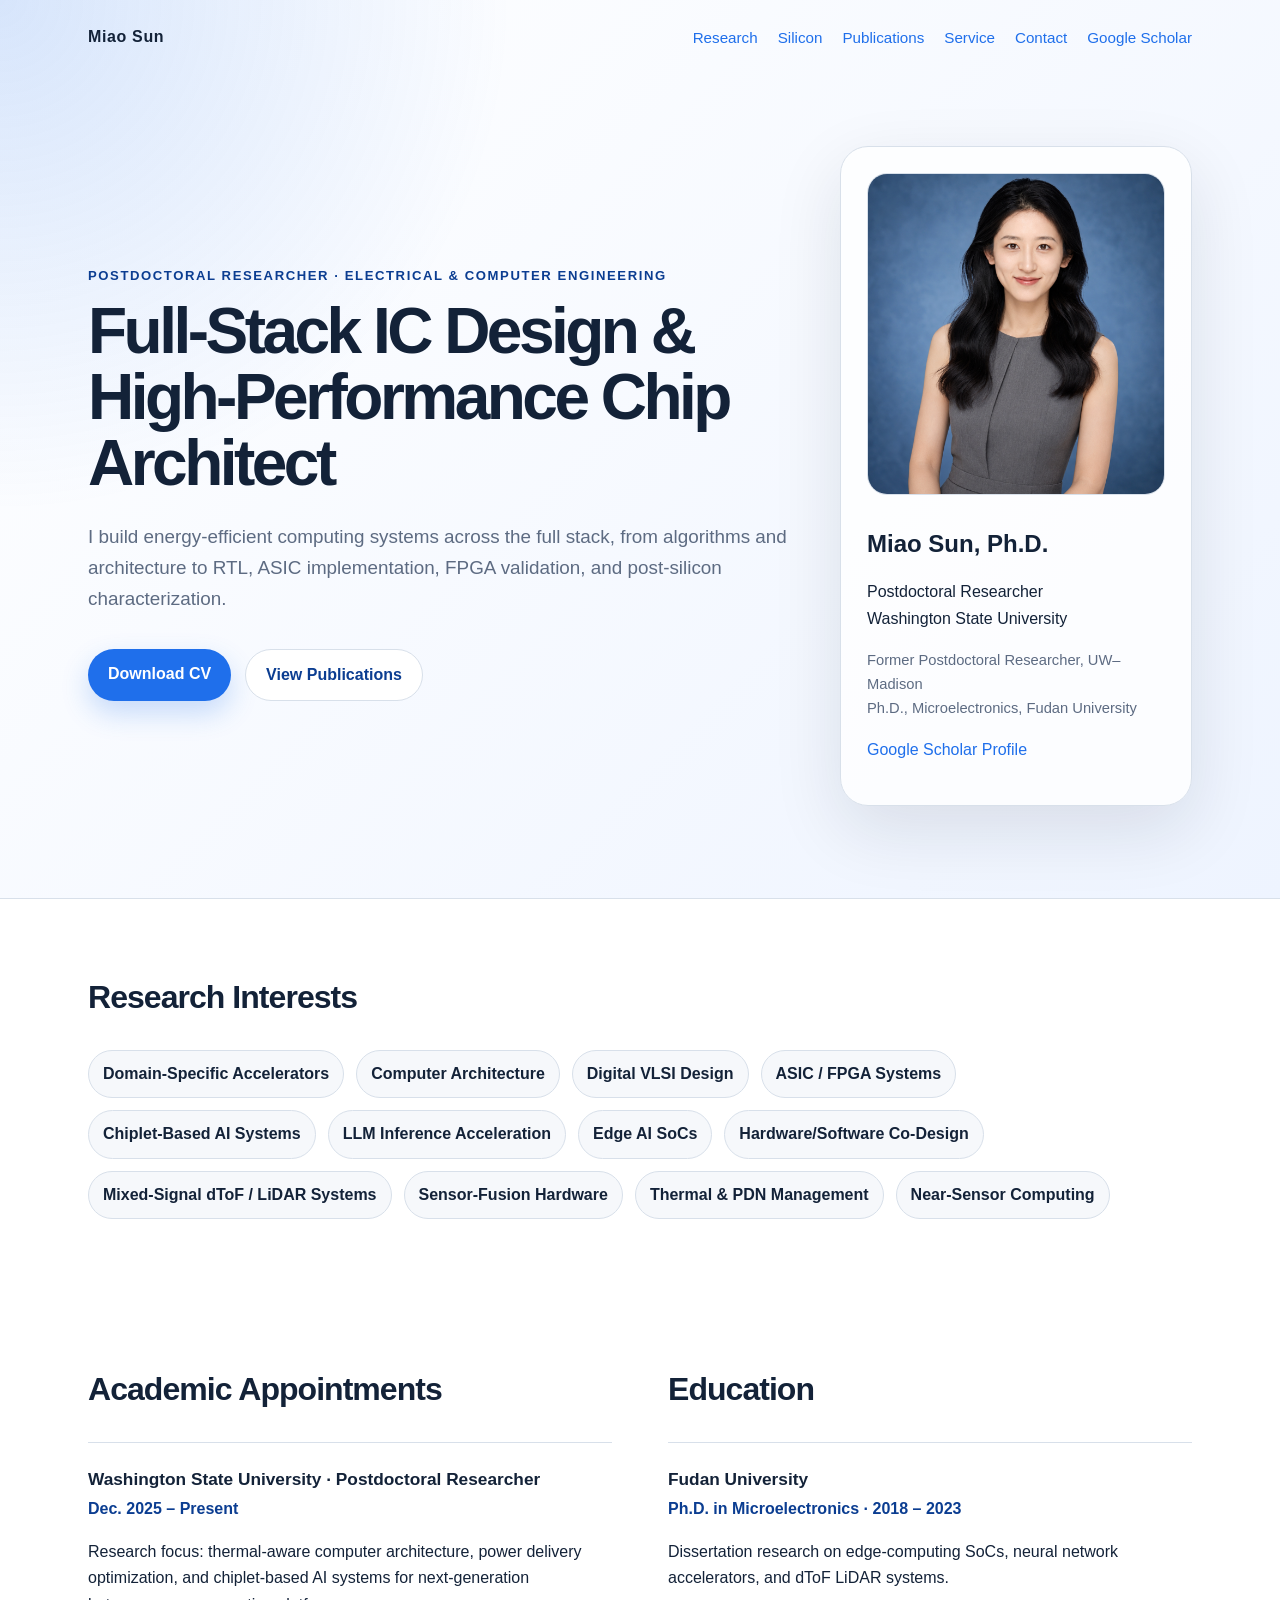
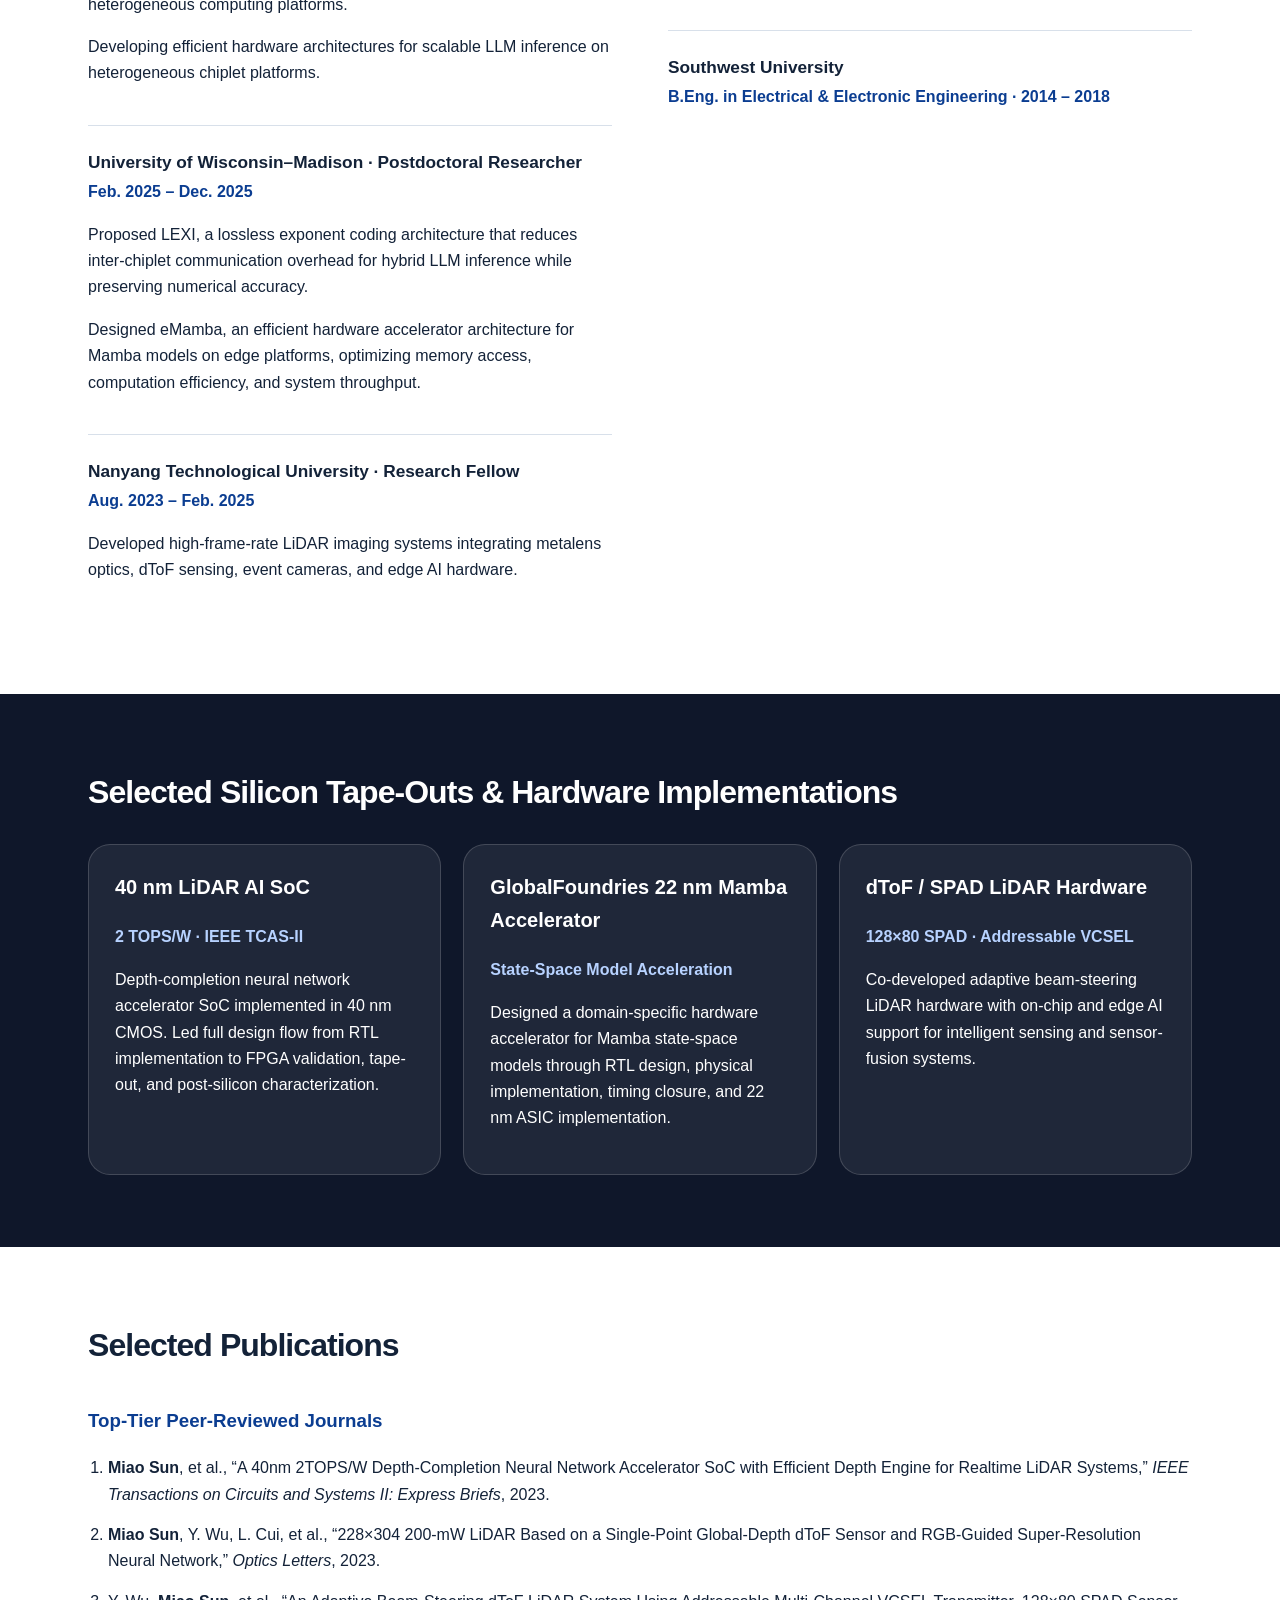
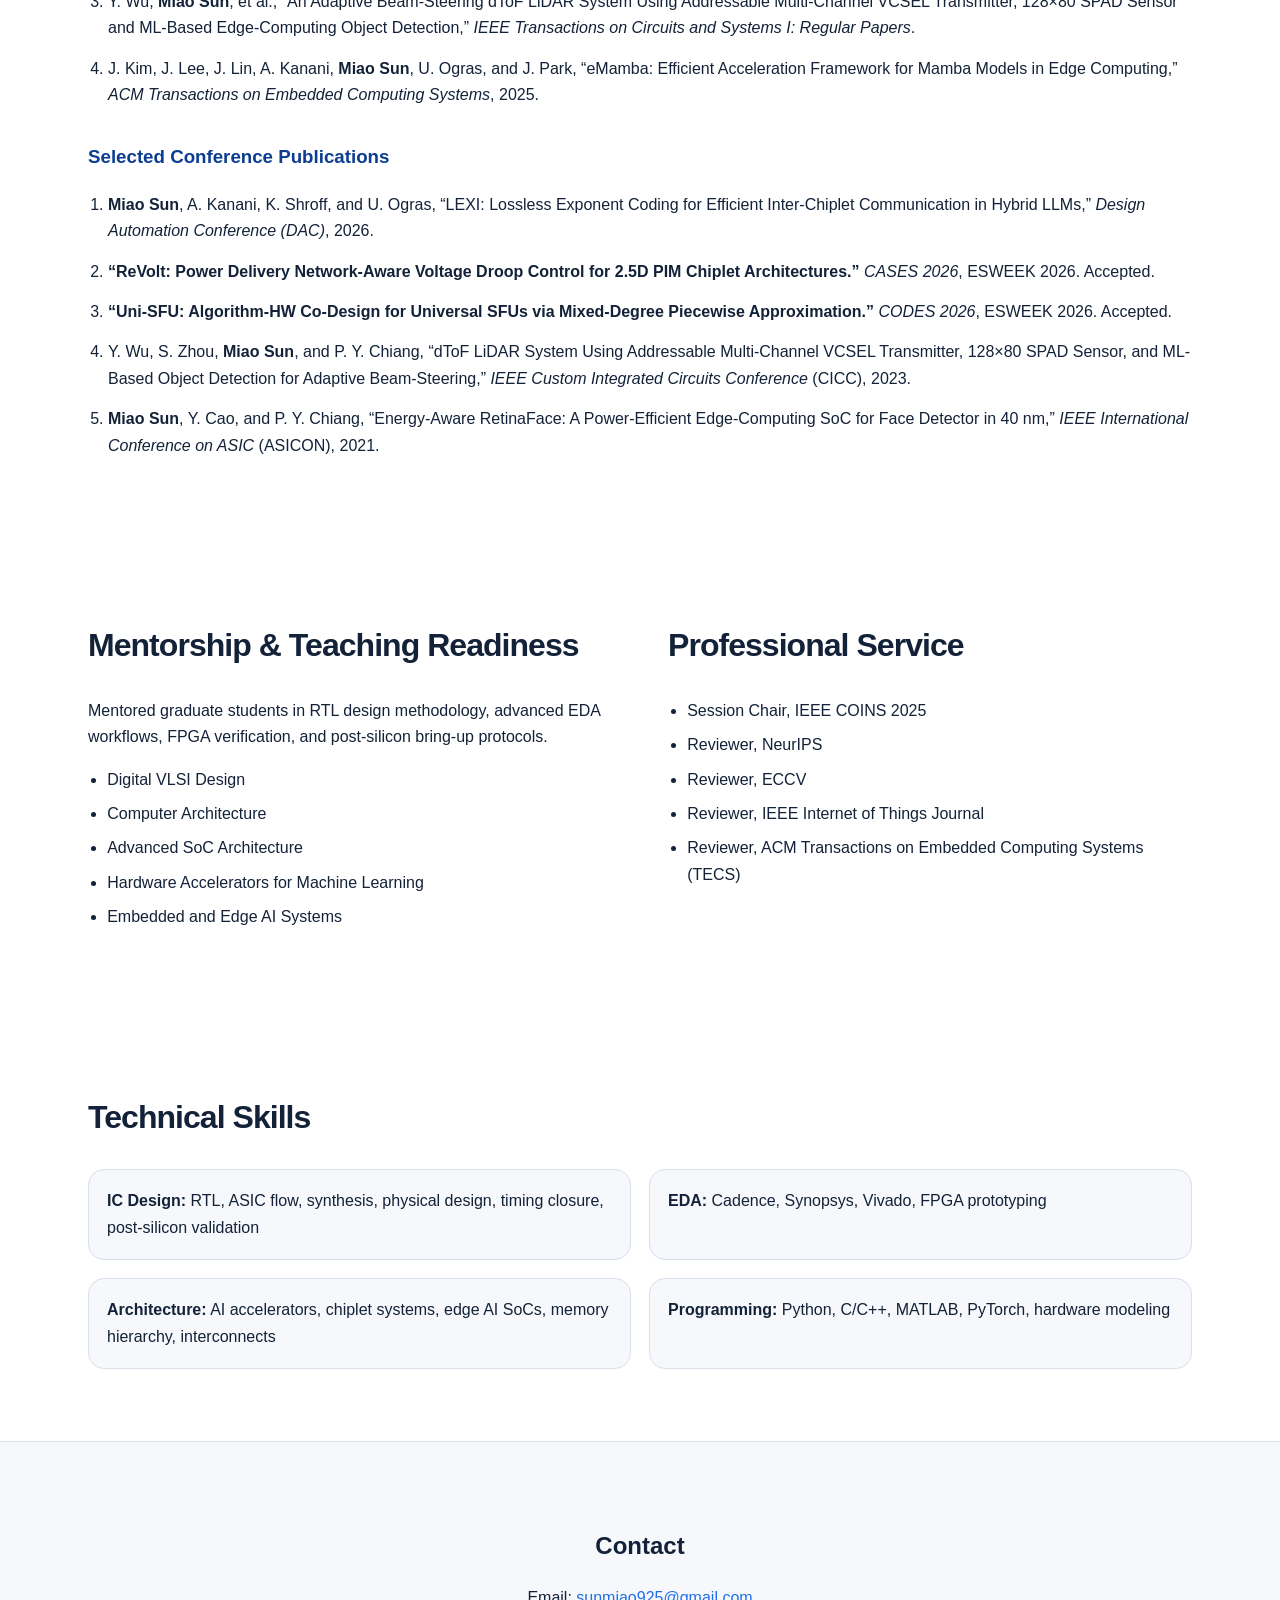
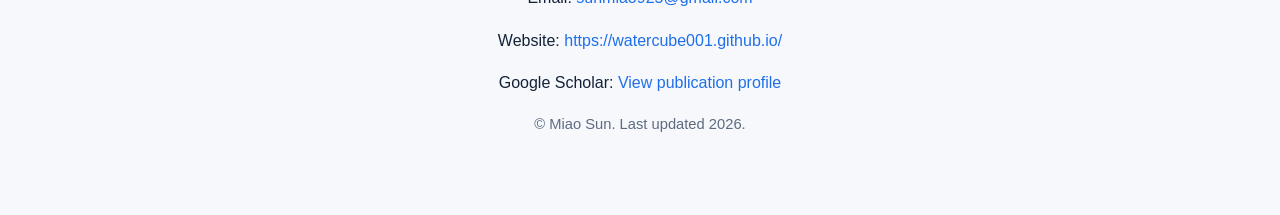
==== commit 8797cfd3: "Remove duplicated homepage source" ====
--- a/index.html
+++ b/index.html
@@ -184,193 +184,3 @@
   </footer>
 </body>
 </html>
-<!DOCTYPE html>
-<html lang="en">
-<head>
-  <meta charset="UTF-8" />
-  <meta name="viewport" content="width=device-width, initial-scale=1.0" />
-  <title>Miao Sun | Full-Stack IC Design & High-Performance Chip Architect</title>
-  <meta name="description" content="Miao Sun's academic homepage: IC design, computer architecture, domain-specific accelerators, edge AI SoCs, chiplet systems, and LiDAR hardware." />
-  <link rel="stylesheet" href="style.css" />
-</head>
-<body>
-  <header class="hero">
-    <nav class="nav">
-      <div class="brand">Miao Sun</div>
-      <div class="links">
-        <a href="#research">Research</a>
-        <a href="#silicon">Silicon</a>
-        <a href="#publications">Publications</a>
-        <a href="#service">Service</a>
-        <a href="#contact">Contact</a>
-        <a href="https://scholar.google.com/citations?hl=en&user=QKsAqpoAAAAJ" target="_blank" rel="noopener noreferrer">Google Scholar</a>
-      </div>
-    </nav>
-
-    <section class="hero-grid">
-      <div class="hero-text">
-        <p class="eyebrow">Assistant Professor Candidate · Electrical & Computer Engineering</p>
-        <h1>Full-Stack IC Design &<br />High-Performance Chip Architect</h1>
-        <p class="subtitle">
-          I build energy-efficient computing systems across the full stack, from algorithms and architecture
-          to RTL, ASIC implementation, FPGA validation, and post-silicon characterization.
-        </p>
-        <div class="cta-row">
-          <a class="button" href="Sun_Miao_CV.pdf">Download CV</a>
-          <a class="button ghost" href="#publications">View Publications</a>
-        </div>
-      </div>
-      <div class="profile-card">
-        <img src="assets/profile.png" alt="Miao Sun profile photo" />
-        <h2>Miao Sun, Ph.D.</h2>
-        <p>Postdoctoral Researcher<br />Washington State University</p>
-        <p class="small">Former Postdoctoral Researcher, UW–Madison<br />Ph.D., Microelectronics, Fudan University</p>
-        <p><a href="https://scholar.google.com/citations?hl=en&user=QKsAqpoAAAAJ" target="_blank" rel="noopener noreferrer">Google Scholar Profile</a></p>
-      </div>
-    </section>
-  </header>
-
-  <main>
-    <section id="research" class="section">
-      <h2>Research Interests</h2>
-      <div class="tag-grid">
-        <span>Domain-Specific Accelerators</span>
-        <span>Computer Architecture</span>
-        <span>Digital VLSI Design</span>
-        <span>ASIC / FPGA Systems</span>
-        <span>Chiplet-Based AI Systems</span>
-        <span>LLM Inference Acceleration</span>
-        <span>Edge AI SoCs</span>
-        <span>Hardware/Software Co-Design</span>
-        <span>Mixed-Signal dToF / LiDAR Systems</span>
-        <span>Sensor-Fusion Hardware</span>
-        <span>Thermal & PDN Management</span>
-        <span>Near-Sensor Computing</span>
-      </div>
-    </section>
-
-    <section class="section split">
-      <div>
-        <h2>Academic Appointments</h2>
-        <div class="item">
-          <h3>Washington State University · Postdoctoral Researcher</h3>
-          <p class="date">Dec. 2025 – Present</p>
-          <p>Research focus: thermal-aware computer architecture, power delivery optimization, and chiplet-based AI systems for next-generation heterogeneous computing platforms.</p>
-          <p>Developing efficient hardware architectures for scalable LLM inference on heterogeneous chiplet platforms.</p>
-        </div>
-        <div class="item">
-          <h3>University of Wisconsin–Madison · Postdoctoral Researcher</h3>
-          <p class="date">Feb. 2025 – Dec. 2025</p>
-          <p>Proposed LEXI, a lossless exponent coding architecture that reduces inter-chiplet communication overhead for hybrid LLM inference while preserving numerical accuracy.</p>
-          <p>Designed eMamba, an efficient hardware accelerator architecture for Mamba models on edge platforms, optimizing memory access, computation efficiency, and system throughput.</p>
-        </div>
-        <div class="item">
-          <h3>Nanyang Technological University · Research Fellow</h3>
-          <p class="date">Aug. 2023 – Feb. 2025</p>
-          <p>Developed high-frame-rate LiDAR imaging systems integrating metalens optics, dToF sensing, event cameras, and edge AI hardware.</p>
-        </div>
-      </div>
-
-      <div>
-        <h2>Education</h2>
-        <div class="item">
-          <h3>Fudan University</h3>
-          <p class="date">Ph.D. in Microelectronics · 2018 – 2023</p>
-          <p>Dissertation research on edge-computing SoCs, neural network accelerators, and dToF LiDAR systems.</p>
-        </div>
-        <div class="item">
-          <h3>Southwest University</h3>
-          <p class="date">B.Eng. in Electrical & Electronic Engineering · 2014 – 2018</p>
-        </div>
-      </div>
-    </section>
-
-    <section id="silicon" class="section dark">
-      <h2>Selected Silicon Tape-Outs & Hardware Implementations</h2>
-      <div class="cards">
-        <article class="card">
-          <h3>40 nm LiDAR AI SoC</h3>
-          <p class="metric">2 TOPS/W · IEEE TCAS-II</p>
-          <p>Depth-completion neural network accelerator SoC implemented in 40 nm CMOS. Led full design flow from RTL implementation to FPGA validation, tape-out, and post-silicon characterization.</p>
-        </article>
-        <article class="card">
-          <h3>GlobalFoundries 22 nm Mamba Accelerator</h3>
-          <p class="metric">State-Space Model Acceleration</p>
-          <p>Designed a domain-specific hardware accelerator for Mamba state-space models through RTL design, physical implementation, timing closure, and 22 nm ASIC implementation.</p>
-        </article>
-        <article class="card">
-          <h3>dToF / SPAD LiDAR Hardware</h3>
-          <p class="metric">128×80 SPAD · Addressable VCSEL</p>
-          <p>Co-developed adaptive beam-steering LiDAR hardware with on-chip and edge AI support for intelligent sensing and sensor-fusion systems.</p>
-        </article>
-      </div>
-    </section>
-
-    <section id="publications" class="section">
-      <h2>Selected Publications</h2>
-      <h3 class="subhead">Accepted Papers · ESWEEK 2026</h3>
-      <ol class="pub-list">
-        <li><strong>“ReVolt: Power Delivery Network-Aware Voltage Droop Control for 2.5D PIM Chiplet Architectures.”</strong> <em>CASES 2026</em>, ESWEEK 2026. Accepted.</li>
-        <li><strong>“Uni-SFU: Algorithm-HW Co-Design for Universal SFUs via Mixed-Degree Piecewise Approximation.”</strong> <em>CODES 2026</em>, ESWEEK 2026. Accepted.</li>
-      </ol>
-
-      <h3 class="subhead">Top-Tier Peer-Reviewed Journals</h3>
-      <ol class="pub-list">
-        <li><strong>Miao Sun</strong>, et al., “A 40nm 2TOPS/W Depth-Completion Neural Network Accelerator SoC with Efficient Depth Engine for Realtime LiDAR Systems,” <em>IEEE Transactions on Circuits and Systems II: Express Briefs</em>, 2023.</li>
-        <li><strong>Miao Sun</strong>, Y. Wu, L. Cui, et al., “228×304 200-mW LiDAR Based on a Single-Point Global-Depth dToF Sensor and RGB-Guided Super-Resolution Neural Network,” <em>Optics Letters</em>, 2023.</li>
-        <li>Y. Wu, <strong>Miao Sun</strong>, et al., “An Adaptive Beam-Steering dToF LiDAR System Using Addressable Multi-Channel VCSEL Transmitter, 128×80 SPAD Sensor and ML-Based Edge-Computing Object Detection,” <em>IEEE Transactions on Circuits and Systems I: Regular Papers</em>.</li>
-        <li><strong>Miao Sun</strong>, A. Kanani, K. Shroff, and U. Ogras, “LEXI: Lossless Exponent Coding for Efficient Inter-Chiplet Communication in Hybrid LLMs,” <em>arXiv preprint</em>, 2026.</li>
-        <li>J. Kim, J. Lee, J. Lin, A. Kanani, <strong>Miao Sun</strong>, U. Ogras, and J. Park, “eMamba: Efficient Acceleration Framework for Mamba Models in Edge Computing,” <em>ACM Transactions on Embedded Computing Systems</em>, 2025.</li>
-      </ol>
-
-      <h3 class="subhead">Flagship Conference Proceedings</h3>
-      <ol class="pub-list">
-        <li>Y. Wu, S. Zhou, <strong>Miao Sun</strong>, and P. Y. Chiang, “dToF LiDAR System Using Addressable Multi-Channel VCSEL Transmitter, 128×80 SPAD Sensor, and ML-Based Object Detection for Adaptive Beam-Steering,” <em>IEEE Custom Integrated Circuits Conference</em> (CICC), 2023.</li>
-        <li><strong>Miao Sun</strong>, Y. Cao, and P. Y. Chiang, “Energy-Aware RetinaFace: A Power-Efficient Edge-Computing SoC for Face Detector in 40 nm,” <em>IEEE International Conference on ASIC</em> (ASICON), 2021.</li>
-      </ol>
-    </section>
-
-    <section class="section split">
-      <div>
-        <h2>Mentorship & Teaching Readiness</h2>
-        <p>Mentored graduate students in RTL design methodology, advanced EDA workflows, FPGA verification, and post-silicon bring-up protocols.</p>
-        <ul class="clean-list">
-          <li>Digital VLSI Design</li>
-          <li>Computer Architecture</li>
-          <li>Advanced SoC Architecture</li>
-          <li>Hardware Accelerators for Machine Learning</li>
-          <li>Embedded and Edge AI Systems</li>
-        </ul>
-      </div>
-      <div id="service">
-        <h2>Professional Service</h2>
-        <ul class="clean-list">
-          <li>Session Chair, IEEE COINS 2025</li>
-          <li>Reviewer, NeurIPS</li>
-          <li>Reviewer, ECCV</li>
-          <li>Reviewer, IEEE Internet of Things Journal</li>
-          <li>Reviewer, ACM Transactions on Embedded Computing Systems (TECS)</li>
-        </ul>
-      </div>
-    </section>
-
-    <section class="section">
-      <h2>Technical Skills</h2>
-      <div class="skill-grid">
-        <div><strong>IC Design:</strong> RTL, ASIC flow, synthesis, physical design, timing closure, post-silicon validation</div>
-        <div><strong>EDA:</strong> Cadence, Synopsys, Vivado, FPGA prototyping</div>
-        <div><strong>Architecture:</strong> AI accelerators, chiplet systems, edge AI SoCs, memory hierarchy, interconnects</div>
-        <div><strong>Programming:</strong> Python, C/C++, MATLAB, PyTorch, hardware modeling</div>
-      </div>
-    </section>
-  </main>
-
-  <footer id="contact" class="footer">
-    <h2>Contact</h2>
-    <p>Email: <a href="mailto:sunmiao925@gmail.com">sunmiao925@gmail.com</a></p>
-    <p>Website: <a href="https://watercube001.github.io/">https://watercube001.github.io/</a></p>
-    <p>Google Scholar: <a href="https://scholar.google.com/citations?hl=en&user=QKsAqpoAAAAJ" target="_blank" rel="noopener noreferrer">View publication profile</a></p>
-    <p class="small">© Miao Sun. Last updated 2026.</p>
-  </footer>
-</body>
-</html>
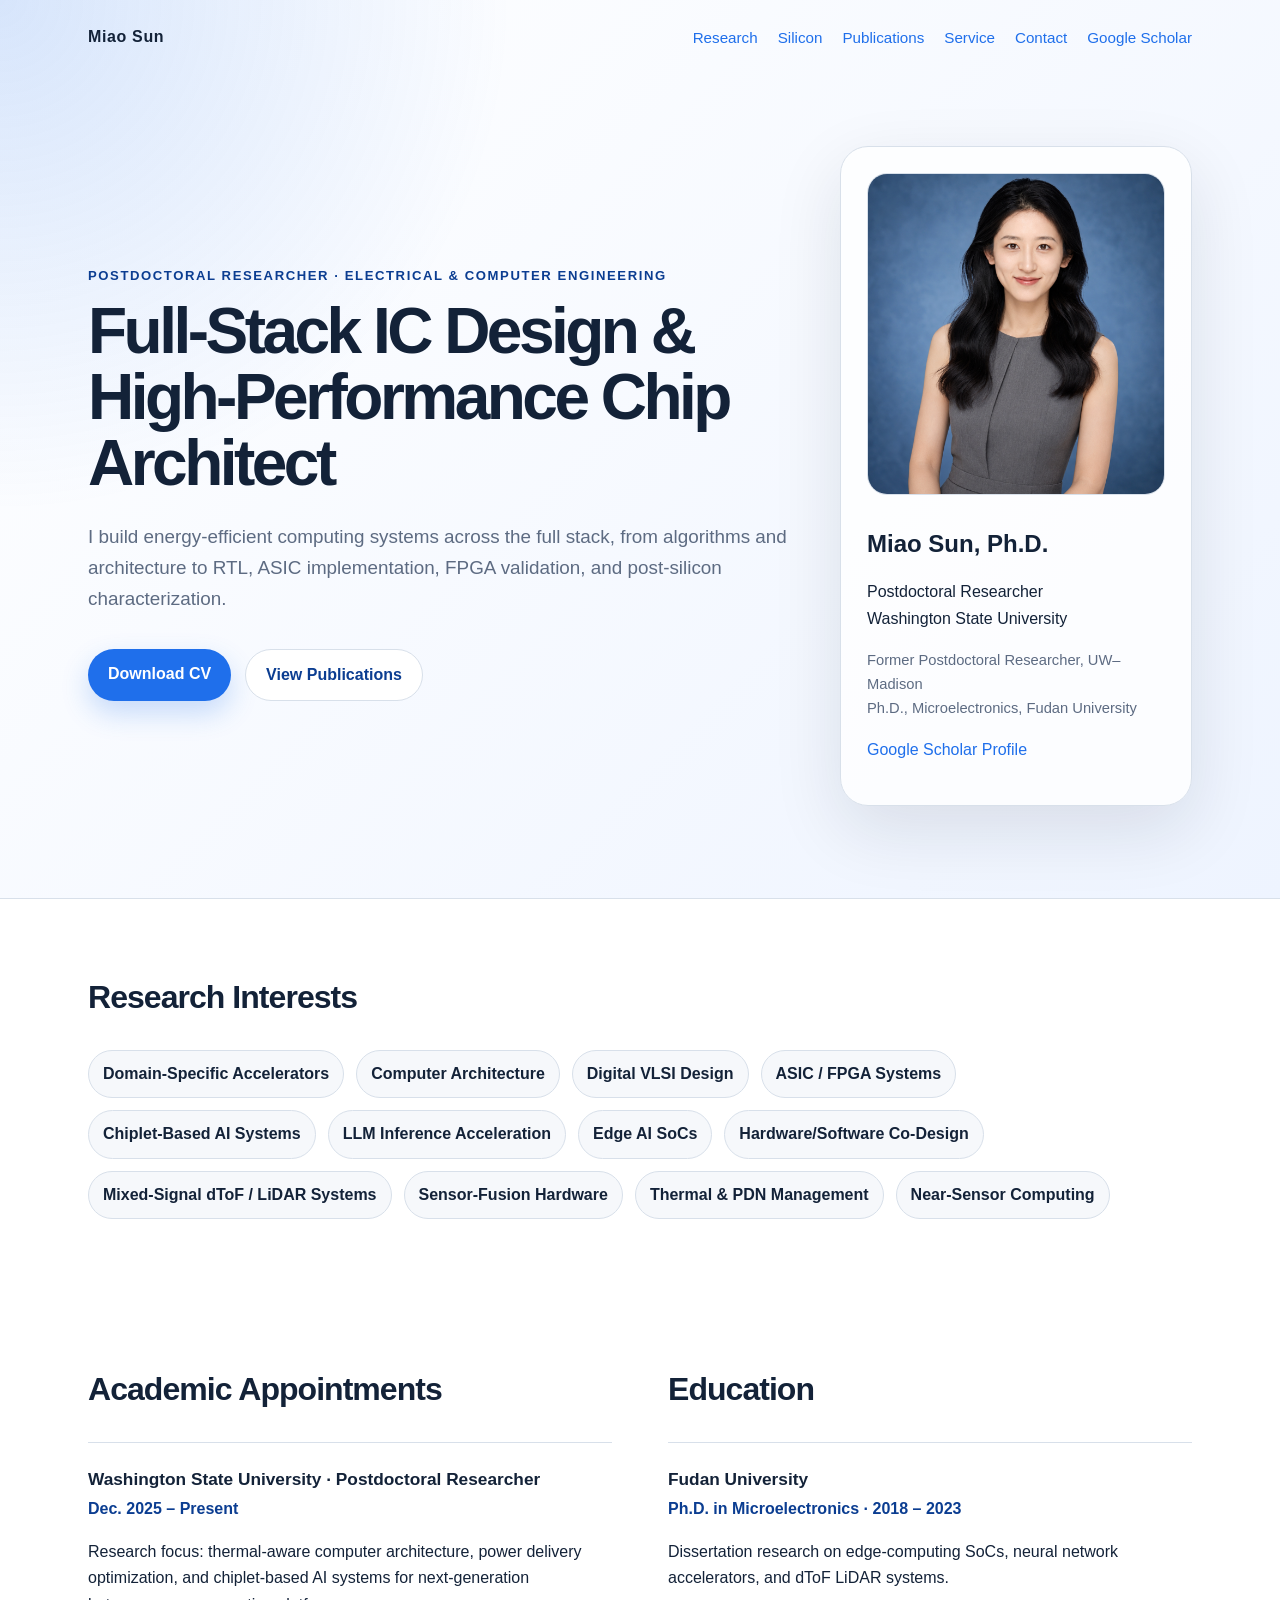
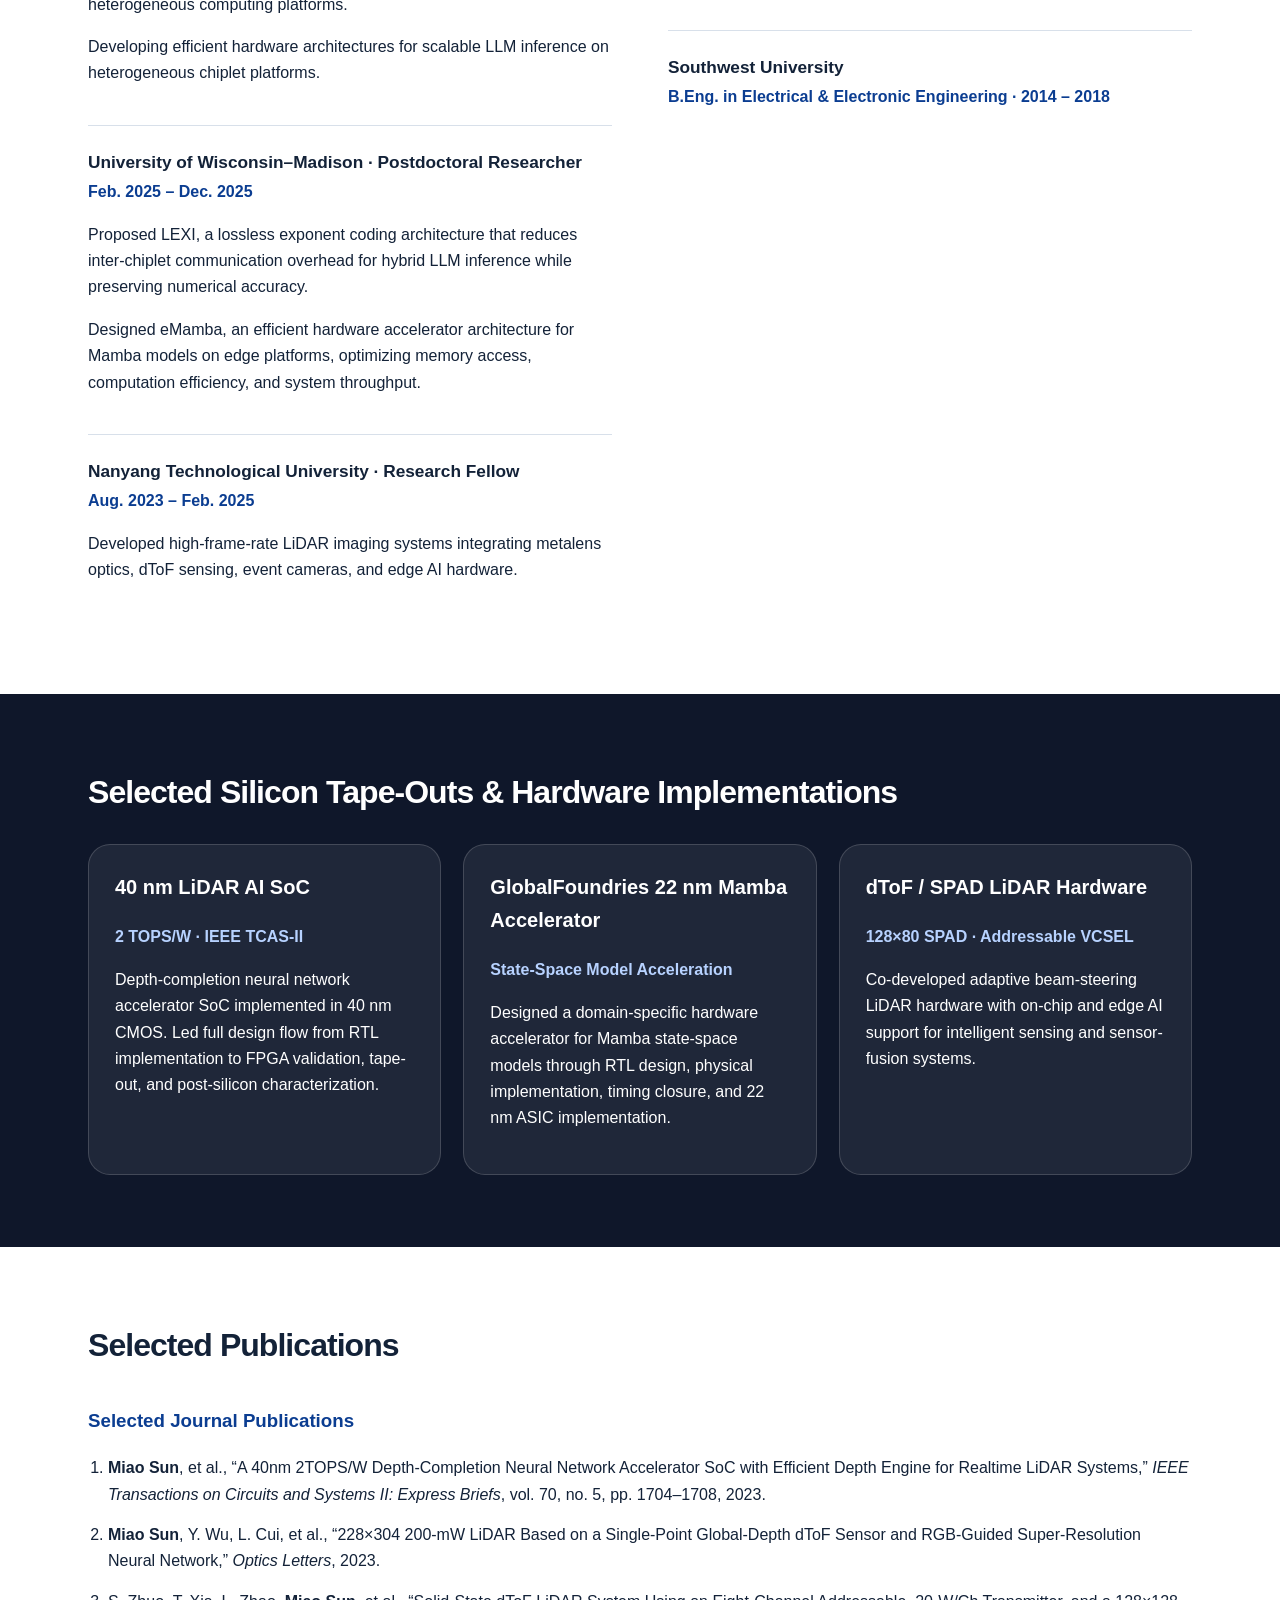
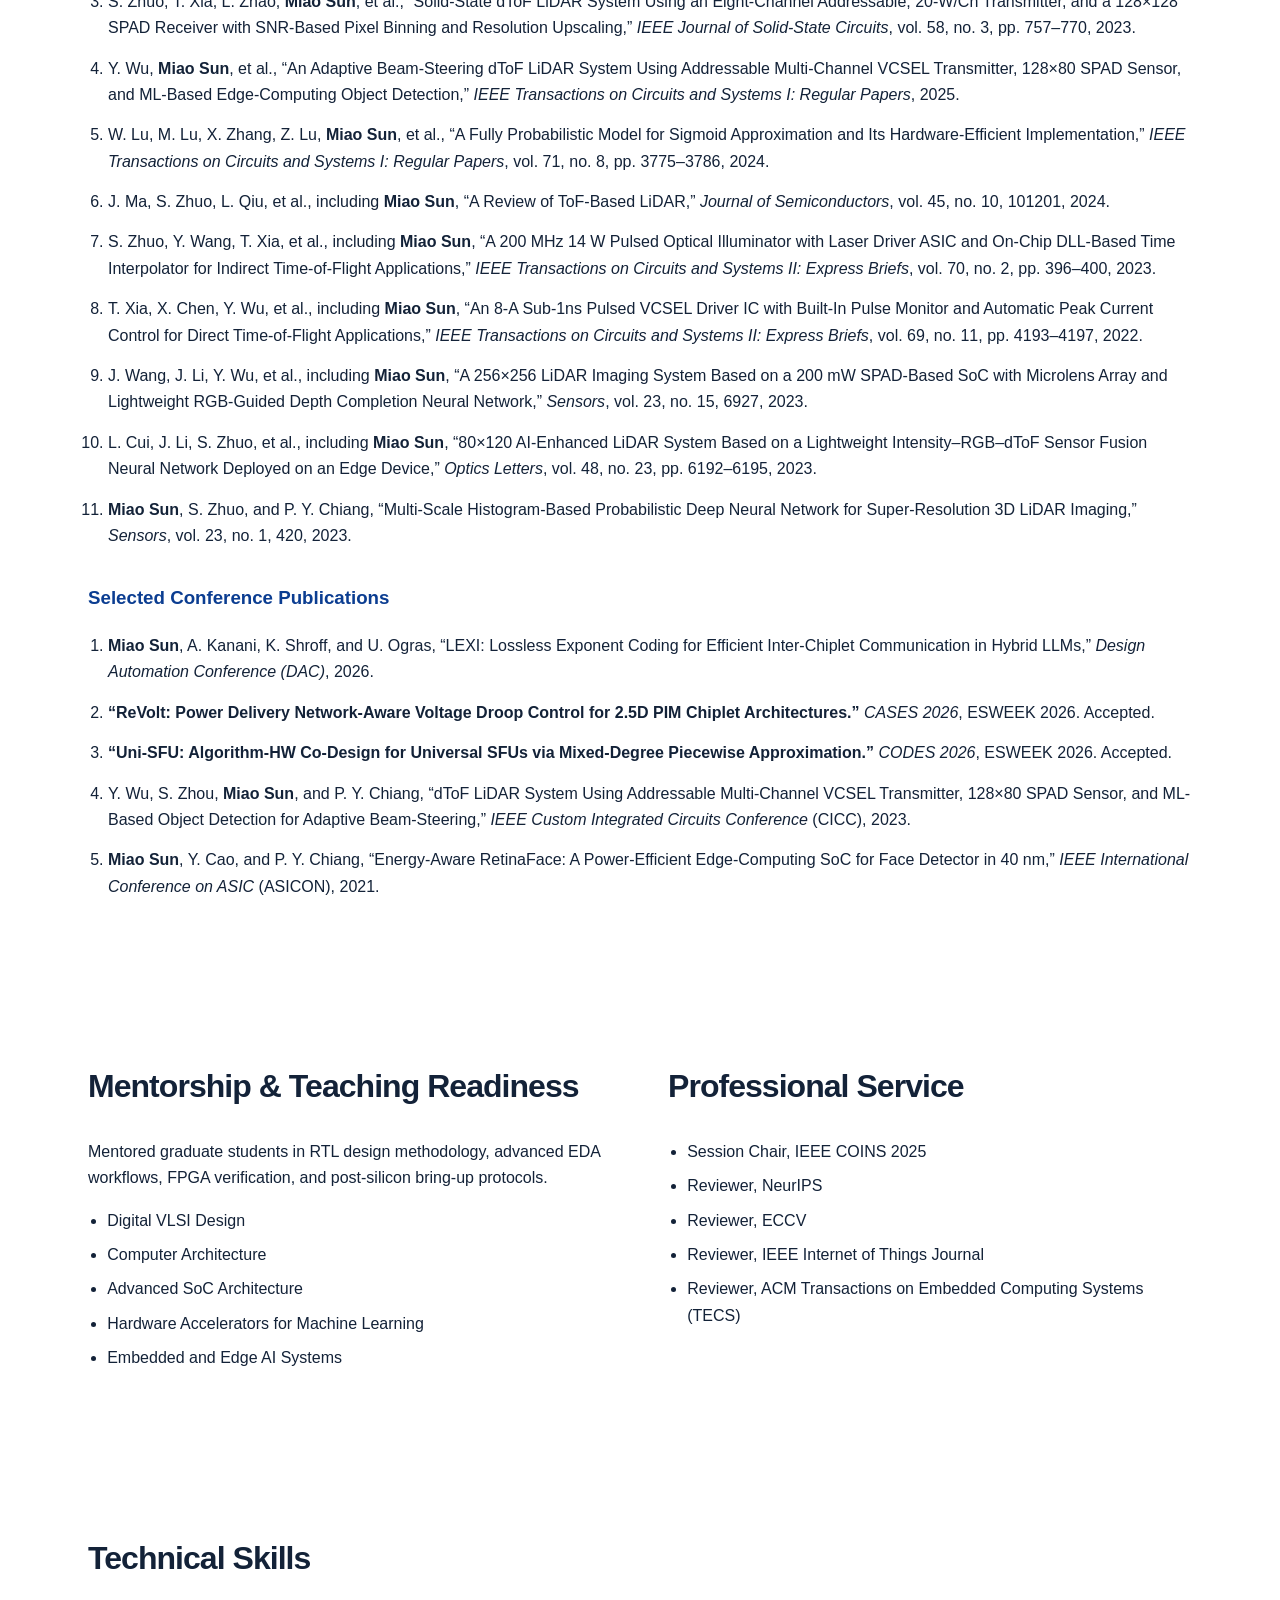
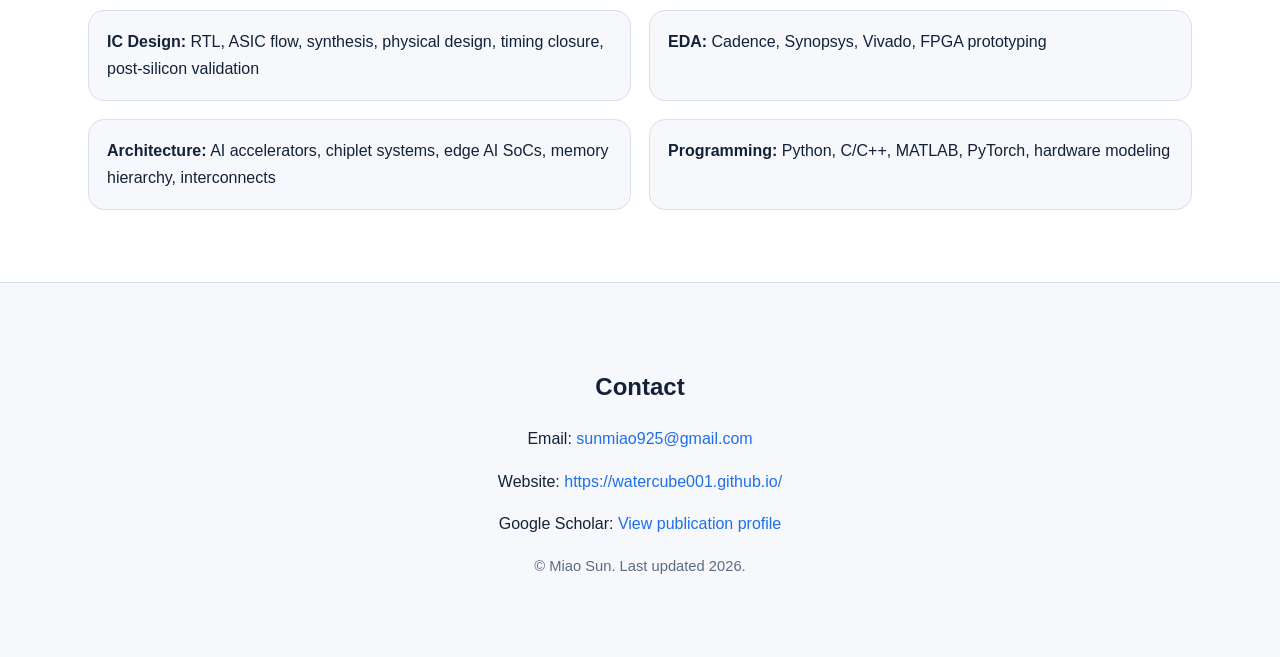
==== commit 1d54ec35: "Expand selected journal publications" ====
--- a/index.html
+++ b/index.html
@@ -122,12 +122,19 @@
 
     <section id="publications" class="section">
       <h2>Selected Publications</h2>
-      <h3 class="subhead">Top-Tier Peer-Reviewed Journals</h3>
+      <h3 class="subhead">Selected Journal Publications</h3>
       <ol class="pub-list">
-        <li><strong>Miao Sun</strong>, et al., “A 40nm 2TOPS/W Depth-Completion Neural Network Accelerator SoC with Efficient Depth Engine for Realtime LiDAR Systems,” <em>IEEE Transactions on Circuits and Systems II: Express Briefs</em>, 2023.</li>
+        <li><strong>Miao Sun</strong>, et al., “A 40nm 2TOPS/W Depth-Completion Neural Network Accelerator SoC with Efficient Depth Engine for Realtime LiDAR Systems,” <em>IEEE Transactions on Circuits and Systems II: Express Briefs</em>, vol. 70, no. 5, pp. 1704–1708, 2023.</li>
         <li><strong>Miao Sun</strong>, Y. Wu, L. Cui, et al., “228×304 200-mW LiDAR Based on a Single-Point Global-Depth dToF Sensor and RGB-Guided Super-Resolution Neural Network,” <em>Optics Letters</em>, 2023.</li>
-        <li>Y. Wu, <strong>Miao Sun</strong>, et al., “An Adaptive Beam-Steering dToF LiDAR System Using Addressable Multi-Channel VCSEL Transmitter, 128×80 SPAD Sensor and ML-Based Edge-Computing Object Detection,” <em>IEEE Transactions on Circuits and Systems I: Regular Papers</em>.</li>
-        <li>J. Kim, J. Lee, J. Lin, A. Kanani, <strong>Miao Sun</strong>, U. Ogras, and J. Park, “eMamba: Efficient Acceleration Framework for Mamba Models in Edge Computing,” <em>ACM Transactions on Embedded Computing Systems</em>, 2025.</li>
+        <li>S. Zhuo, T. Xia, L. Zhao, <strong>Miao Sun</strong>, et al., “Solid-State dToF LiDAR System Using an Eight-Channel Addressable, 20-W/Ch Transmitter, and a 128×128 SPAD Receiver with SNR-Based Pixel Binning and Resolution Upscaling,” <em>IEEE Journal of Solid-State Circuits</em>, vol. 58, no. 3, pp. 757–770, 2023.</li>
+        <li>Y. Wu, <strong>Miao Sun</strong>, et al., “An Adaptive Beam-Steering dToF LiDAR System Using Addressable Multi-Channel VCSEL Transmitter, 128×80 SPAD Sensor, and ML-Based Edge-Computing Object Detection,” <em>IEEE Transactions on Circuits and Systems I: Regular Papers</em>, 2025.</li>
+        <li>W. Lu, M. Lu, X. Zhang, Z. Lu, <strong>Miao Sun</strong>, et al., “A Fully Probabilistic Model for Sigmoid Approximation and Its Hardware-Efficient Implementation,” <em>IEEE Transactions on Circuits and Systems I: Regular Papers</em>, vol. 71, no. 8, pp. 3775–3786, 2024.</li>
+        <li>J. Ma, S. Zhuo, L. Qiu, et al., including <strong>Miao Sun</strong>, “A Review of ToF-Based LiDAR,” <em>Journal of Semiconductors</em>, vol. 45, no. 10, 101201, 2024.</li>
+        <li>S. Zhuo, Y. Wang, T. Xia, et al., including <strong>Miao Sun</strong>, “A 200 MHz 14 W Pulsed Optical Illuminator with Laser Driver ASIC and On-Chip DLL-Based Time Interpolator for Indirect Time-of-Flight Applications,” <em>IEEE Transactions on Circuits and Systems II: Express Briefs</em>, vol. 70, no. 2, pp. 396–400, 2023.</li>
+        <li>T. Xia, X. Chen, Y. Wu, et al., including <strong>Miao Sun</strong>, “An 8-A Sub-1ns Pulsed VCSEL Driver IC with Built-In Pulse Monitor and Automatic Peak Current Control for Direct Time-of-Flight Applications,” <em>IEEE Transactions on Circuits and Systems II: Express Briefs</em>, vol. 69, no. 11, pp. 4193–4197, 2022.</li>
+        <li>J. Wang, J. Li, Y. Wu, et al., including <strong>Miao Sun</strong>, “A 256×256 LiDAR Imaging System Based on a 200 mW SPAD-Based SoC with Microlens Array and Lightweight RGB-Guided Depth Completion Neural Network,” <em>Sensors</em>, vol. 23, no. 15, 6927, 2023.</li>
+        <li>L. Cui, J. Li, S. Zhuo, et al., including <strong>Miao Sun</strong>, “80×120 AI-Enhanced LiDAR System Based on a Lightweight Intensity–RGB–dToF Sensor Fusion Neural Network Deployed on an Edge Device,” <em>Optics Letters</em>, vol. 48, no. 23, pp. 6192–6195, 2023.</li>
+        <li><strong>Miao Sun</strong>, S. Zhuo, and P. Y. Chiang, “Multi-Scale Histogram-Based Probabilistic Deep Neural Network for Super-Resolution 3D LiDAR Imaging,” <em>Sensors</em>, vol. 23, no. 1, 420, 2023.</li>
       </ol>
 
       <h3 class="subhead">Selected Conference Publications</h3>
